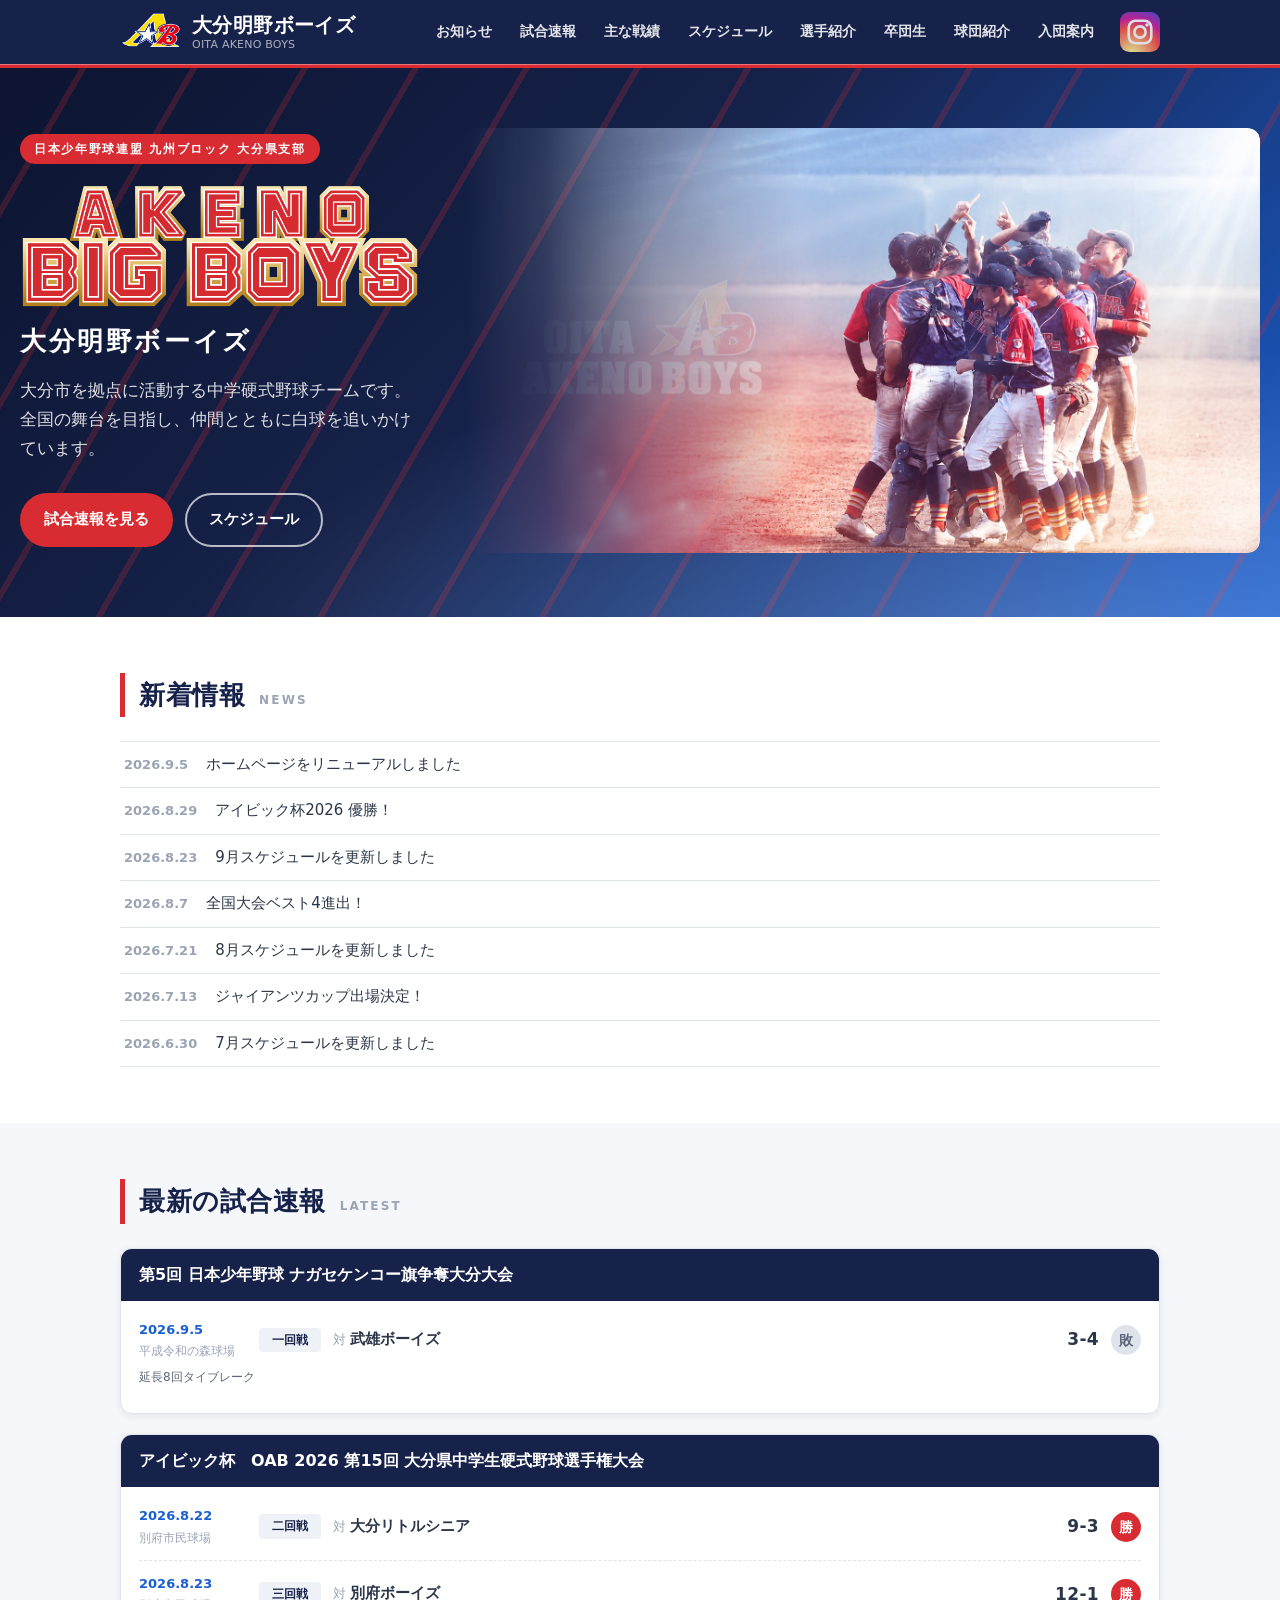
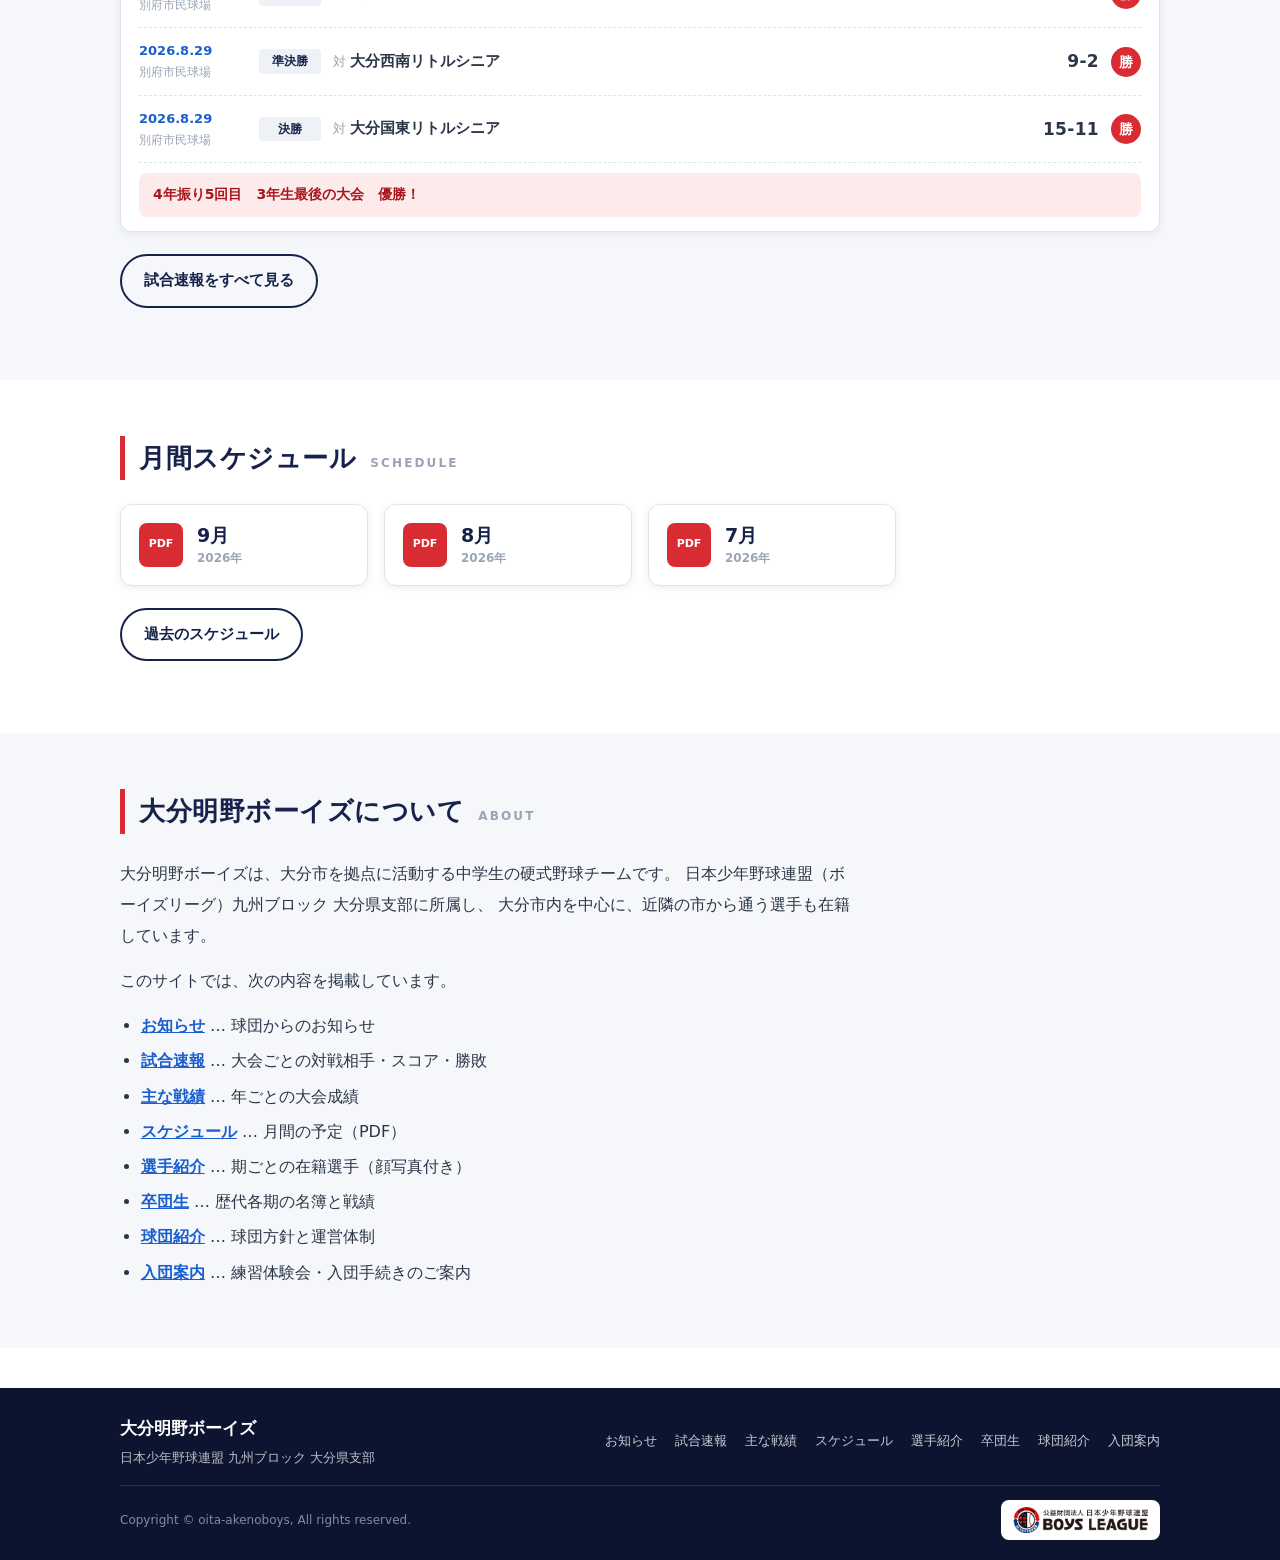
==== index.html @ d0b2c840 "2026.9.6" ====
<!DOCTYPE html>
<html lang="ja">
<head>
<meta charset="UTF-8">
<meta name="viewport" content="width=device-width, initial-scale=1">
<title>大分明野ボーイズ | 大分市の中学硬式野球チーム（ボーイズリーグ）</title>
<meta name="description" content="大分明野ボーイズの公式サイト。大分市を拠点に活動する中学硬式野球チーム（日本少年野球連盟 九州ブロック 大分県支部）です。試合速報・主な戦績・月間スケジュール・選手紹介を掲載しています。">
<meta name="keywords" content="大分明野ボーイズ,明野ボーイズ,明野ビッグ,大分,中学硬式野球,ボーイズリーグ">
<link rel="canonical" href="https://oita-akenoboys.github.io/">
<meta name="robots" content="index,follow,max-image-preview:large">
<meta name="theme-color" content="#16224a">
<meta property="og:type" content="website">
<meta property="og:site_name" content="大分明野ボーイズ">
<meta property="og:locale" content="ja_JP">
<meta property="og:title" content="大分明野ボーイズ | 大分市の中学硬式野球チーム">
<meta property="og:description" content="大分明野ボーイズの公式サイト。大分市を拠点に活動する中学硬式野球チーム（日本少年野球連盟 九州ブロック 大分県支部）です。試合速報・主な戦績・月間スケジュール・選手紹介を掲載しています。">
<meta property="og:url" content="https://oita-akenoboys.github.io/">
<meta property="og:image" content="https://oita-akenoboys.github.io/assets/og-image.jpg">
<meta property="og:image:width" content="1200">
<meta property="og:image:height" content="630">
<meta property="og:image:alt" content="大分明野ボーイズ">
<meta name="twitter:card" content="summary_large_image">
<link rel="icon" href="assets/favicon.svg" type="image/svg+xml">
<link rel="apple-touch-icon" href="assets/apple-touch-icon.png">
<link rel="stylesheet" href="assets/style.css">
<script type="application/ld+json">
{
  "@context": "https://schema.org",
  "@graph": [
    {
      "@type": "WebSite",
      "@id": "https://oita-akenoboys.github.io/#website",
      "url": "https://oita-akenoboys.github.io/",
      "name": "大分明野ボーイズ",
      "inLanguage": "ja",
      "publisher": {
        "@id": "https://oita-akenoboys.github.io/#team"
      }
    },
    {
      "@type": "SportsTeam",
      "@id": "https://oita-akenoboys.github.io/#team",
      "name": "大分明野ボーイズ",
      "alternateName": [
        "明野ボーイズ",
        "OITA AKENO BOYS",
        "AKENO BIG BOYS"
      ],
      "sport": "野球",
      "url": "https://oita-akenoboys.github.io/",
      "logo": "https://oita-akenoboys.github.io/assets/apple-touch-icon.png",
      "image": "https://oita-akenoboys.github.io/assets/og-image.jpg",
      "description": "大分市を拠点に活動する中学硬式野球チーム。日本少年野球連盟（ボーイズリーグ）九州ブロック 大分県支部所属。",
      "memberOf": {
        "@type": "SportsOrganization",
        "name": "日本少年野球連盟（ボーイズリーグ）九州ブロック 大分県支部"
      },
      "areaServed": {
        "@type": "AdministrativeArea",
        "name": "大分県大分市"
      },
      "address": {
        "@type": "PostalAddress",
        "addressCountry": "JP",
        "addressRegion": "大分県",
        "addressLocality": "大分市"
      }
    }
  ]
}
</script>
</head>
<body>

<header class="header">
  <div class="wrap header__inner">
    <a class="logo" href="index.html">
      <img class="logo__icon" src="assets/logo-mark.png" width="217" height="140" alt="">
      <span class="logo__text">
        <span class="logo__mark">大分明野ボーイズ</span>
        <span class="logo__sub">OITA AKENO BOYS</span>
      </span>
    </a>
    <div class="header__right">
      <nav class="nav" id="nav">
      <ul class="nav__list">
        <li><a class="nav__link" href="information.html">お知らせ</a></li>
        <li><a class="nav__link" href="live.html">試合速報</a></li>
        <li><a class="nav__link" href="results.html">主な戦績</a></li>
        <li><a class="nav__link" href="schedule.html">スケジュール</a></li>
        <li><a class="nav__link" href="players.html">選手紹介</a></li>
        <li><a class="nav__link" href="graduates.html">卒団生</a></li>
        <li><a class="nav__link" href="club.html">球団紹介</a></li>
        <li><a class="nav__link" href="join.html">入団案内</a></li>
      </ul>
      </nav>
      <a class="social" href="https://www.instagram.com/oita_akenoboys/" target="_blank" rel="noopener noreferrer" aria-label="Instagram（大分明野ボーイズ）">
        <img src="assets/instagram-icon.svg" width="40" height="40" alt="" loading="lazy">
      </a>
      <button class="nav__toggle" type="button" aria-expanded="false" aria-controls="nav" aria-label="メニューを開く">
        <span></span>
      </button>
    </div>
  </div>
</header>

<main>

  <section class="hero">
    <div class="wrap wrap--wide hero__inner">
      <div class="hero__content">
        <p class="hero__label">日本少年野球連盟 九州ブロック 大分県支部</p>
        <h1 class="hero__title">
          <img class="hero__logo" src="assets/logo.png" width="742" height="234" alt="大分明野ボーイズ">
        </h1>
        <p class="hero__name">大分明野ボーイズ</p>
        <p class="hero__lead">
          大分市を拠点に活動する中学硬式野球チームです。<br>
          全国の舞台を目指し、仲間とともに白球を追いかけています。
        </p>
        <div class="hero__actions">
          <a class="btn btn--primary" href="live.html">試合速報を見る</a>
          <a class="btn btn--ghost" href="schedule.html">スケジュール</a>
        </div>
      </div>
      <div class="hero__banner">
        <img src="assets/hero-banner.jpg" width="1717" height="916" alt="大分明野ボーイズ 選手たちの円陣" loading="eager">
      </div>
    </div>
  </section>

  <section class="section">
    <div class="wrap">
      <h2 class="headline">新着情報 <span class="headline__en">News</span></h2>
      <div id="js-news">
        <p class="loading">読み込み中…</p>
      </div>
    </div>
  </section>

  <section class="section section--gray">
    <div class="wrap">
      <h2 class="headline">最新の試合速報 <span class="headline__en">Latest</span></h2>
      <div id="js-live-latest">
        <p class="loading">読み込み中…</p>
      </div>
      <p style="margin-top:22px">
        <a class="btn btn--outline" href="live.html">試合速報をすべて見る</a>
      </p>
    </div>
  </section>

  <section class="section">
    <div class="wrap">
      <h2 class="headline">月間スケジュール <span class="headline__en">Schedule</span></h2>
      <div id="js-schedule-latest">
        <p class="loading">読み込み中…</p>
      </div>
      <p style="margin-top:22px">
        <a class="btn btn--outline" href="schedule.html">過去のスケジュール</a>
      </p>
    </div>
  </section>

  <section class="section section--gray">
    <div class="wrap">
      <h2 class="headline">大分明野ボーイズについて <span class="headline__en">About</span></h2>
      <div class="about">
        <p>
          大分明野ボーイズは、大分市を拠点に活動する中学生の硬式野球チームです。
          日本少年野球連盟（ボーイズリーグ）九州ブロック 大分県支部に所属し、
          大分市内を中心に、近隣の市から通う選手も在籍しています。
        </p>
        <p>このサイトでは、次の内容を掲載しています。</p>
        <ul>
          <li><a href="information.html">お知らせ</a> … 球団からのお知らせ</li>
          <li><a href="live.html">試合速報</a> … 大会ごとの対戦相手・スコア・勝敗</li>
          <li><a href="results.html">主な戦績</a> … 年ごとの大会成績</li>
          <li><a href="schedule.html">スケジュール</a> … 月間の予定（PDF）</li>
          <li><a href="players.html">選手紹介</a> … 期ごとの在籍選手（顔写真付き）</li>
          <li><a href="graduates.html">卒団生</a> … 歴代各期の名簿と戦績</li>
          <li><a href="club.html">球団紹介</a> … 球団方針と運営体制</li>
          <li><a href="join.html">入団案内</a> … 練習体験会・入団手続きのご案内</li>
        </ul>
      </div>
    </div>
  </section>

  <noscript>
    <div class="wrap" style="padding-bottom:40px">
      <p class="note">
        このサイトの試合速報・戦績・スケジュールの表示には JavaScript を使用しています。
        ブラウザの設定で JavaScript を有効にしてご覧ください。
      </p>
    </div>
  </noscript>

</main>

<footer class="footer">
  <div class="wrap footer__inner">
    <div class="footer__brand">
      <div>
        <p class="footer__name">大分明野ボーイズ</p>
        <p style="margin:0">日本少年野球連盟 九州ブロック 大分県支部</p>
      </div>
    </div>
    <ul class="footer__nav">
      <li><a href="information.html">お知らせ</a></li>
      <li><a href="live.html">試合速報</a></li>
      <li><a href="results.html">主な戦績</a></li>
      <li><a href="schedule.html">スケジュール</a></li>
      <li><a href="players.html">選手紹介</a></li>
      <li><a href="graduates.html">卒団生</a></li>
      <li><a href="club.html">球団紹介</a></li>
      <li><a href="join.html">入団案内</a></li>
    </ul>
    <div class="footer__bottom">
      <p class="footer__copy">Copyright &copy; oita-akenoboys, All rights reserved.</p>
      <a class="footer__badgelink" href="https://boys-oita.com/" target="_blank" rel="noopener noreferrer">
        <img class="footer__badge" src="assets/boyslogo.png" width="390" height="75" alt="ボーイズリーグ大分県支部のサイト（別タブで開きます）" loading="lazy">
      </a>
    </div>
  </div>
</footer>

<script src="assets/site.js"></script>
</body>
</html>
---- assets/style.css ----
@charset "UTF-8";

/* ===========================================================
   大分明野ボーイズ 共通スタイル
   色は :root の変数だけ書き換えれば全ページに反映されます
   =========================================================== */

/* チームユニフォーム由来の配色
   濃紺: キャップ・アンダーシャツ / ロイヤルブルー: ユニフォーム本体
   赤: 袖・胸ロゴ / ゴールド: キャップの「A」・ロゴの縁取り */
:root {
  --navy: #16224a;
  --navy-dark: #0c1430;
  --blue: #1a5fd0;
  --blue-light: #e9f1fd;
  --red: #d92b32;
  --red-dark: #a8161d;
  --red-light: #fdeaeb;
  --gold: #f5a623;
  --gold-light: #ffc457;
  --white: #ffffff;
  --gray-50: #f5f7fa;
  --gray-100: #eef1f6;
  --gray-200: #dfe4ec;
  --gray-400: #9aa4b5;
  --gray-600: #5d6779;
  --gray-800: #2b3648;

  --radius: 12px;
  --radius-sm: 8px;
  --shadow: 0 2px 8px rgba(22, 34, 74, 0.08);
  --shadow-lg: 0 8px 28px rgba(22, 34, 74, 0.14);
  --header-h: 64px;

  --font: "Hiragino Kaku Gothic ProN", "Hiragino Sans", "Noto Sans JP",
    "Yu Gothic Medium", "Yu Gothic", Meiryo, system-ui, sans-serif;
}

*,
*::before,
*::after {
  box-sizing: border-box;
}

html {
  scroll-behavior: smooth;
}

body {
  margin: 0;
  font-family: var(--font);
  font-size: 16px;
  line-height: 1.7;
  color: var(--gray-800);
  background: var(--white);
  -webkit-text-size-adjust: 100%;
}

img {
  max-width: 100%;
  height: auto;
}

a {
  color: var(--blue);
}

/* ---------- レイアウト ---------- */

.wrap {
  width: 100%;
  max-width: 1080px;
  margin-inline: auto;
  padding-inline: 20px;
}

.wrap--wide {
  max-width: 1280px;
}

.section {
  padding-block: 56px;
}

.section--gray {
  background: var(--gray-50);
}

/* ---------- ヘッダー ---------- */

.header {
  position: sticky;
  top: 0;
  z-index: 100;
  background: var(--navy);
  color: var(--white);
  /* ユニフォームの白パイピング + 赤袖を模した下端のライン */
  box-shadow: 0 1px 0 rgba(255, 255, 255, 0.35), 0 4px 0 var(--red);
}

.header__inner {
  display: flex;
  align-items: center;
  justify-content: space-between;
  gap: 16px;
  height: var(--header-h);
}

.logo {
  display: flex;
  align-items: center;
  gap: 10px;
  text-decoration: none;
  color: var(--white);
  white-space: nowrap;
}

.logo__icon {
  display: block;
  flex: 0 0 auto;
  height: 40px;
  width: auto;
}

.logo__text {
  display: flex;
  flex-direction: column;
  justify-content: center;
  line-height: 1.3;
}

.logo__mark {
  font-size: 20px;
  font-weight: 800;
  letter-spacing: 0.02em;
  color: var(--white);
}

.logo__sub {
  font-size: 11px;
  color: rgba(255, 255, 255, 0.65);
  font-weight: 400;
  letter-spacing: 0.02em;
}

.header__right {
  display: flex;
  align-items: center;
  gap: 14px;
}

/* SNS アイコンリンク（ヘッダー・フッター共通） */
.social {
  display: inline-flex;
  align-items: center;
  justify-content: center;
  flex: 0 0 auto;
  opacity: 0.85;
  transition: opacity 0.15s, transform 0.15s;
}

.social:hover {
  opacity: 1;
  transform: translateY(-1px);
}

.social img {
  display: block;
  width: 20px;
  height: 20px;
}

/* ヘッダではロゴマーク・ナビと同じ高さに揃える */
.header .social img {
  width: 40px;
  height: 40px;
}

/* スマートフォンではロゴとメニューボタンに挟まれて窮屈になるため小さくする */
@media (max-width: 600px) {
  .header .social img {
    width: 30px;
    height: 30px;
  }
}

/* ---------- ナビゲーション ---------- */

.nav__list {
  display: flex;
  align-items: center;
  gap: 4px;
  margin: 0;
  padding: 0;
  list-style: none;
}

.nav__link {
  display: block;
  padding: 8px 12px;
  font-size: 14px;
  font-weight: 600;
  color: rgba(255, 255, 255, 0.88);
  text-decoration: none;
  border-radius: var(--radius-sm);
  transition: background-color 0.15s, color 0.15s;
}

.nav__link:hover {
  background: rgba(255, 255, 255, 0.12);
  color: var(--white);
}

.nav__link[aria-current="page"] {
  color: var(--white);
  background: var(--red);
}

.nav__toggle {
  display: none;
  width: 44px;
  height: 44px;
  padding: 0;
  border: 0;
  background: transparent;
  color: var(--white);
  cursor: pointer;
}

.nav__toggle span,
.nav__toggle span::before,
.nav__toggle span::after {
  display: block;
  width: 22px;
  height: 2px;
  background: currentColor;
  border-radius: 2px;
  transition: transform 0.2s, opacity 0.2s;
}

.nav__toggle span {
  margin-inline: auto;
  position: relative;
}

.nav__toggle span::before,
.nav__toggle span::after {
  content: "";
  position: absolute;
  left: 0;
}

.nav__toggle span::before {
  top: -7px;
}

.nav__toggle span::after {
  top: 7px;
}

.nav__toggle[aria-expanded="true"] span {
  background: transparent;
}

.nav__toggle[aria-expanded="true"] span::before {
  transform: translateY(7px) rotate(45deg);
}

.nav__toggle[aria-expanded="true"] span::after {
  transform: translateY(-7px) rotate(-45deg);
}

/* 項目が 8 つになり、横並びでは 1080px 未満で 2 段に折り返すため、
   ここから下はハンバーガーメニューに切り替える */
@media (max-width: 1080px) {
  .nav__toggle {
    display: block;
  }

  .nav {
    position: fixed;
    inset: var(--header-h) 0 auto 0;
    background: var(--navy-dark);
    max-height: calc(100vh - var(--header-h));
    overflow-y: auto;
    transform: translateY(-8px);
    opacity: 0;
    visibility: hidden;
    transition: opacity 0.18s, transform 0.18s, visibility 0.18s;
  }

  .nav[data-open="true"] {
    transform: translateY(0);
    opacity: 1;
    visibility: visible;
  }

  .nav__list {
    flex-direction: column;
    align-items: stretch;
    gap: 0;
    padding: 8px 20px 20px;
  }

  .nav__link {
    padding: 14px 12px;
    font-size: 15px;
    border-radius: 0;
    border-bottom: 1px solid rgba(255, 255, 255, 0.1);
  }

  .nav__link[aria-current="page"] {
    background: transparent;
    color: var(--gold-light);
  }
}

/* ---------- ヒーロー（トップページ） ---------- */

.hero {
  position: relative;
  overflow: hidden;
  background: linear-gradient(135deg, var(--navy-dark) 0%, var(--navy) 45%, var(--blue) 100%);
  color: var(--white);
}

.hero::before,
.hero::after {
  content: "";
  position: absolute;
  inset: 0;
  pointer-events: none;
}

/* 斜めの赤いストライプ */
.hero::before {
  background: repeating-linear-gradient(
    -60deg,
    rgba(217, 43, 50, 0) 0 60px,
    rgba(217, 43, 50, 0.55) 60px 66px,
    rgba(217, 43, 50, 0) 66px 96px
  );
  opacity: 0.4;
}

/* 右下の光 */
.hero::after {
  background: radial-gradient(
    120% 100% at 85% 110%,
    rgba(255, 255, 255, 0.22) 0%,
    rgba(255, 255, 255, 0) 60%
  );
}

.hero__inner {
  position: relative;
  z-index: 1;
  display: flex;
  align-items: center;
  gap: 44px;
  padding-block: 64px;
}

.hero__content {
  flex: 0 1 400px;
  min-width: 0;
}

.hero__banner {
  flex: 1 1 460px;
  min-width: 0;
}

.hero__banner img {
  display: block;
  width: 100%;
  height: auto;
  border-radius: var(--radius);
  box-shadow: var(--shadow-lg);
  /* 左端を透明に落として、隣接する見出し側の背景に溶け込ませる */
  -webkit-mask-image: linear-gradient(
    to right,
    transparent 0%,
    rgba(0, 0, 0, 0.15) 10%,
    rgba(0, 0, 0, 0.65) 24%,
    #000 42%
  );
  mask-image: linear-gradient(
    to right,
    transparent 0%,
    rgba(0, 0, 0, 0.15) 10%,
    rgba(0, 0, 0, 0.65) 24%,
    #000 42%
  );
}

@media (max-width: 860px) {
  .hero__inner {
    flex-direction: column;
    align-items: stretch;
    gap: 28px;
    /* バナーを下端まで見せるため、下側の余白は持たせない */
    padding-block: 44px 0;
  }

  .hero__content {
    flex: 1 1 auto;
    order: 1;
  }

  /* 画面の横幅いっぱいに表示する（.wrap の左右パディングを打ち消す） */
  .hero__banner {
    flex: 1 1 auto;
    order: 2;
    width: auto;
    margin-inline: -20px;
  }

  /* 縦積みになると左右の隣接がなくなるため、溶け込ませる処理は解除する。
     左端の余白だけを切り落とし、ロゴと選手の両方が入る位置で拡大する */
  .hero__banner img {
    width: 100%;
    aspect-ratio: 16 / 10;
    object-fit: cover;
    object-position: 40% center;
    border-radius: 0;
    box-shadow: none;
    -webkit-mask-image: none;
    mask-image: none;
  }
}

.hero__label {
  display: inline-block;
  margin: 0 0 18px;
  padding: 5px 14px;
  font-size: 12px;
  font-weight: 700;
  letter-spacing: 0.14em;
  background: var(--red);
  border-radius: 999px;
}

.hero__title {
  margin: 0;
  line-height: 0;
}

/* ユニフォームの胸ロゴ（AKENO BIG BOYS） */
.hero__logo {
  display: block;
  width: 100%;
  max-width: 480px;
  height: auto;
}

.hero__name {
  margin: 16px 0 0;
  font-size: clamp(19px, 3.6vw, 26px);
  font-weight: 800;
  letter-spacing: 0.1em;
  line-height: 1.3;
}

.hero__lead {
  margin: 18px 0 0;
  font-size: clamp(14px, 2.6vw, 17px);
  color: rgba(255, 255, 255, 0.86);
  max-width: 34em;
}

.hero__actions {
  display: flex;
  flex-wrap: wrap;
  gap: 12px;
  margin-top: 30px;
}

/* ---------- ボタン ---------- */

.btn {
  display: inline-flex;
  align-items: center;
  gap: 8px;
  padding: 12px 22px;
  font-size: 15px;
  font-weight: 700;
  text-decoration: none;
  border-radius: 999px;
  border: 2px solid transparent;
  transition: background-color 0.15s, color 0.15s, border-color 0.15s, transform 0.1s;
}

.btn:active {
  transform: translateY(1px);
}

.btn--primary {
  background: var(--red);
  color: var(--white);
}

.btn--primary:hover {
  background: var(--red-dark);
}

.btn--ghost {
  border-color: rgba(255, 255, 255, 0.7);
  color: var(--white);
}

.btn--ghost:hover {
  background: rgba(255, 255, 255, 0.14);
}

.btn--outline {
  border-color: var(--navy);
  color: var(--navy);
}

.btn--outline:hover {
  background: var(--navy);
  color: var(--white);
}

/* ---------- ページヘッダー（下層） ---------- */

.pagehead {
  background: linear-gradient(120deg, var(--navy-dark), var(--navy) 60%, var(--blue));
  color: var(--white);
  position: relative;
  overflow: hidden;
}

.pagehead::before {
  content: "";
  position: absolute;
  inset: 0;
  background: repeating-linear-gradient(
    -60deg,
    rgba(217, 43, 50, 0) 0 60px,
    rgba(217, 43, 50, 0.5) 60px 64px,
    rgba(217, 43, 50, 0) 64px 92px
  );
  opacity: 0.35;
}

.pagehead__inner {
  position: relative;
  z-index: 1;
  padding-block: 40px 34px;
}

.pagehead__title {
  margin: 0;
  font-size: clamp(26px, 5.5vw, 38px);
  font-weight: 800;
  letter-spacing: 0.02em;
}

.pagehead__en {
  display: block;
  margin-bottom: 4px;
  font-size: 12px;
  font-weight: 700;
  letter-spacing: 0.2em;
  color: var(--gold-light);
  text-transform: uppercase;
}

.pagehead__lead {
  margin: 14px 0 0;
  max-width: 44em;
  font-size: clamp(13px, 2.4vw, 15px);
  line-height: 1.9;
  color: rgba(255, 255, 255, 0.85);
}

/* ---------- パンくずリスト ---------- */

.crumb {
  margin: 0 0 12px;
  font-size: 12px;
  color: rgba(255, 255, 255, 0.72);
}

.crumb a {
  color: inherit;
  text-decoration: none;
}

.crumb a:hover {
  color: var(--white);
  text-decoration: underline;
}

.crumb__sep {
  margin: 0 8px;
}

.crumb__now {
  color: var(--white);
  font-weight: 700;
}

/* ---------- セクション見出し ---------- */

.headline {
  display: flex;
  align-items: baseline;
  gap: 14px;
  margin: 0 0 24px;
  padding-left: 14px;
  border-left: 5px solid var(--red);
  font-size: clamp(20px, 4vw, 26px);
  font-weight: 800;
  letter-spacing: 0.02em;
  color: var(--navy);
}

.headline__en {
  font-size: 12px;
  font-weight: 700;
  letter-spacing: 0.18em;
  color: var(--gray-400);
  text-transform: uppercase;
}

/* ---------- 新着情報 ---------- */

.news {
  margin: 0;
  padding: 0;
  border-top: 1px solid var(--gray-200);
}

.news__item {
  display: flex;
  flex-wrap: wrap;
  align-items: baseline;
  gap: 4px 18px;
  padding: 10px 4px;
  border-bottom: 1px solid var(--gray-200);
}

.news__date {
  flex: 0 0 auto;
  font-size: 13px;
  font-weight: 700;
  color: var(--gray-400);
  font-variant-numeric: tabular-nums;
}

/* p の既定マージンが行の高さを押し広げるので落とす。
   基準幅を詰めているのは、狭い画面でも日付と本文を同じ行に収めるため。 */
.news__text {
  flex: 1 1 170px;
  margin: 0;
  font-size: 15px;
  font-weight: 500;
}

/* リンク先を書いた行だけ本文がリンクになる */
.news__link {
  color: var(--blue);
  text-decoration: none;
}

.news__link:hover {
  text-decoration: underline;
}

/* ---------- 入団案内 ---------- */

/* 準備中（join.txt の「# 公開」が ON 以外のとき） */
.prep {
  background: var(--gray-50);
  border: 1px solid var(--gray-200);
  border-radius: var(--radius);
  padding: 48px 24px;
  text-align: center;
}

.prep__title {
  margin: 0 0 8px;
  font-size: 20px;
  font-weight: 700;
  color: var(--navy);
}

.prep__text {
  margin: 0;
  font-size: 14px;
  color: var(--gray-600);
}

.joinsec {
  background: var(--white);
  border: 1px solid var(--gray-200);
  border-radius: var(--radius);
  box-shadow: var(--shadow);
  overflow: hidden;
  margin-bottom: 20px;
}

.joinsec__title {
  margin: 0;
  padding: 14px 18px;
  background: var(--navy);
  color: var(--white);
  font-size: 16px;
  font-weight: 700;
}

.joinsec__body {
  padding: 18px;
}

.joinsec__p {
  margin: 0 0 10px;
  font-size: 15px;
  line-height: 1.9;
}

.joinsec__p:last-child {
  margin-bottom: 0;
}

.joinsec__note {
  margin: 14px 0 0;
  padding: 10px 14px;
  background: var(--red-light);
  border-left: 3px solid var(--red);
  border-radius: var(--radius-sm);
  font-size: 14px;
  font-weight: 600;
  color: var(--red-dark);
}

/* 練習体験会の日程 */
.trial {
  margin: 0;
  padding: 0;
  list-style: none;
}

.trial__row {
  display: flex;
  flex-wrap: wrap;
  align-items: baseline;
  gap: 4px 14px;
  padding: 12px 4px;
  border-bottom: 1px solid var(--gray-200);
}

.trial__row:first-child {
  border-top: 1px solid var(--gray-200);
}

.trial__date {
  flex: 0 0 auto;
  font-size: 15px;
  font-weight: 700;
  color: var(--navy);
  font-variant-numeric: tabular-nums;
}

.trial__time {
  flex: 0 0 auto;
  font-size: 14px;
  font-weight: 600;
  color: var(--gray-800);
}

.trial__place {
  flex: 1 1 160px;
  font-size: 14px;
  color: var(--gray-600);
}

.trial__note {
  flex: 0 0 auto;
  padding: 2px 8px;
  background: var(--gray-100);
  border-radius: 999px;
  font-size: 12px;
  font-weight: 600;
  color: var(--gray-600);
}

/* 問い合わせ先 */
.contact {
  margin: 0;
}

.contact__row {
  display: flex;
  flex-wrap: wrap;
  align-items: baseline;
  gap: 4px 14px;
  padding: 12px 4px;
  border-bottom: 1px solid var(--gray-200);
}

.contact__row:first-child {
  border-top: 1px solid var(--gray-200);
}

.contact__label {
  flex: 0 0 96px;
  font-size: 13px;
  font-weight: 700;
  color: var(--gray-600);
}

.contact__value {
  flex: 1 1 180px;
  margin: 0;
  font-size: 16px;
  font-weight: 600;
  color: var(--gray-800);
}

.contact__link {
  color: var(--blue);
  text-decoration: none;
}

.contact__link:hover {
  text-decoration: underline;
}

/* 申込書 PDF */
.joindoc {
  display: inline-flex;
  align-items: center;
  gap: 10px;
  padding: 12px 18px;
  background: var(--navy);
  border-radius: var(--radius-sm);
  color: var(--white);
  font-size: 15px;
  font-weight: 700;
  text-decoration: none;
  transition: background-color 0.15s;
}

.joindoc + .joindoc {
  margin-top: 10px;
}

.joindoc:hover {
  background: var(--navy-dark);
}

.joindoc__ext {
  padding: 2px 8px;
  background: var(--red);
  border-radius: 4px;
  font-size: 11px;
  letter-spacing: 0.06em;
}

@media (max-width: 600px) {
  .contact__label {
    flex: 0 0 100%;
  }

  .joindoc {
    display: flex;
    justify-content: center;
  }
}

/* ---------- 試合速報 ---------- */

.match {
  background: var(--white);
  border: 1px solid var(--gray-200);
  border-radius: var(--radius);
  box-shadow: var(--shadow);
  overflow: hidden;
  margin-bottom: 20px;
}

.match__title {
  margin: 0;
  padding: 14px 18px;
  font-size: 16px;
  font-weight: 700;
  line-height: 1.5;
  color: var(--white);
  background: var(--navy);
}

.match__body {
  padding: 6px 18px 14px;
}

.match__row {
  display: flex;
  flex-wrap: wrap;
  align-items: center;
  gap: 6px 12px;
  padding: 12px 0;
  border-bottom: 1px dashed var(--gray-200);
}

.match__row:last-child {
  border-bottom: 0;
}

.match__meta {
  flex: 0 0 auto;
  display: flex;
  flex-direction: column;
  min-width: 108px;
}

.match__date {
  font-size: 13px;
  font-weight: 700;
  color: var(--blue);
  font-variant-numeric: tabular-nums;
}

.match__place {
  font-size: 12px;
  color: var(--gray-400);
}

.match__round {
  flex: 0 0 auto;
  min-width: 62px;
  padding: 2px 8px;
  font-size: 12px;
  font-weight: 700;
  color: var(--navy);
  background: var(--gray-100);
  border-radius: 4px;
  text-align: center;
}

.match__vs {
  flex: 1 1 140px;
  font-size: 15px;
  font-weight: 600;
}

.match__vs::before {
  content: "対 ";
  color: var(--gray-400);
  font-weight: 400;
  font-size: 13px;
}

.match__score {
  flex: 0 0 auto;
  font-size: 17px;
  font-weight: 800;
  letter-spacing: 0.02em;
  font-variant-numeric: tabular-nums;
}

.match__note {
  flex: 1 1 100%;
  font-size: 12px;
  color: var(--gray-600);
}

.match__comment {
  margin: 10px 0 0;
  padding: 10px 14px;
  font-size: 14px;
  font-weight: 700;
  color: var(--red-dark);
  background: var(--red-light);
  border-radius: var(--radius-sm);
}

/* 勝敗バッジ */
.badge {
  flex: 0 0 auto;
  display: inline-grid;
  place-items: center;
  width: 30px;
  height: 30px;
  font-size: 14px;
  font-weight: 800;
  border-radius: 50%;
  line-height: 1;
}

.badge--win {
  background: var(--red);
  color: var(--white);
}

.badge--lose {
  background: var(--gray-200);
  color: var(--gray-600);
}

.badge--tbd {
  border: 2px dashed var(--gray-400);
  color: var(--gray-400);
  font-size: 10px;
  letter-spacing: -0.02em;
}

/* ---------- 主な戦績 ---------- */

.record {
  margin-bottom: 30px;
}

.record__year {
  display: inline-block;
  margin: 0 0 12px;
  padding: 4px 16px;
  font-size: 17px;
  font-weight: 800;
  color: var(--white);
  background: var(--navy);
  border-radius: 999px;
  font-variant-numeric: tabular-nums;
}

/* 見出しの年に添える「18期生」 */
.record__term {
  margin-left: 10px;
  padding-left: 10px;
  border-left: 1px solid rgba(255, 255, 255, 0.35);
  font-size: 13px;
  font-weight: 600;
  color: rgba(255, 255, 255, 0.78);
}

.record__list {
  margin: 0;
  padding: 0;
  list-style: none;
  display: grid;
  gap: 8px;
}

.record__item {
  display: flex;
  flex-wrap: wrap;
  align-items: center;
  gap: 6px 12px;
  padding: 12px 16px;
  background: var(--white);
  border: 1px solid var(--gray-200);
  border-left: 4px solid var(--gray-200);
  border-radius: var(--radius-sm);
  font-size: 15px;
}

.record__item--gold {
  border-left-color: var(--red);
}

.record__item--silver {
  border-left-color: var(--blue);
}

/* 大会の区分（県大会・九州大会・全国大会） */
.record__cat {
  flex: 0 0 auto;
  min-width: 76px;
  padding: 3px 8px;
  font-size: 12px;
  font-weight: 700;
  text-align: center;
  color: var(--gray-600);
  background: var(--white);
  border: 1px solid var(--gray-200);
  border-radius: var(--radius-sm);
}

.record__cat--kyushu {
  color: var(--blue);
  border-color: var(--blue);
}

.record__cat--japan {
  color: var(--white);
  background: var(--navy);
  border-color: var(--navy);
}

.record__name {
  flex: 1 1 240px;
  font-weight: 500;
}

.record__result {
  flex: 0 0 auto;
  padding: 3px 12px;
  font-size: 13px;
  font-weight: 800;
  border-radius: 999px;
  background: var(--gray-100);
  color: var(--gray-600);
}

.record__item--gold .record__result {
  background: var(--red);
  color: var(--white);
}

.record__item--silver .record__result {
  background: var(--blue-light);
  color: var(--blue);
}

/* 卒団生・選手紹介での戦績。件数を減らさずに行だけを詰める */
.record__list--compact {
  gap: 3px;
}

.record__list--compact .record__item {
  gap: 4px 10px;
  padding: 5px 10px;
  border-left-width: 3px;
  border-radius: 4px;
  font-size: 13px;
}

.record__list--compact .record__cat {
  min-width: 58px;
  padding: 1px 6px;
  font-size: 11px;
}

.record__list--compact .record__name {
  flex: 1 1 200px;
  line-height: 1.5;
}

.record__list--compact .record__result {
  padding: 1px 9px;
  font-size: 12px;
}

/* 狭い画面では大会名が 2 行に折り返すので、その分さらに詰める */
@media (max-width: 600px) {
  .record__list--compact .record__item {
    gap: 3px 8px;
    padding: 4px 8px;
    font-size: 12px;
  }

  .record__list--compact .record__cat {
    min-width: 52px;
    font-size: 10px;
  }

  .record__list--compact .record__result {
    font-size: 11px;
  }
}

/* ---------- スケジュール ---------- */

.schedule {
  display: grid;
  grid-template-columns: repeat(auto-fill, minmax(210px, 1fr));
  gap: 16px;
  margin: 0;
  padding: 0;
  list-style: none;
}

.schedule__card {
  display: flex;
  align-items: center;
  gap: 14px;
  padding: 18px;
  text-decoration: none;
  color: inherit;
  background: var(--white);
  border: 1px solid var(--gray-200);
  border-radius: var(--radius);
  box-shadow: var(--shadow);
  transition: transform 0.15s, box-shadow 0.15s, border-color 0.15s;
}

.schedule__card:hover {
  transform: translateY(-2px);
  box-shadow: var(--shadow-lg);
  border-color: var(--blue);
}

.schedule__icon {
  flex: 0 0 auto;
  display: grid;
  place-items: center;
  width: 44px;
  height: 44px;
  font-size: 11px;
  font-weight: 800;
  color: var(--white);
  background: var(--red);
  border-radius: var(--radius-sm);
}

.schedule__month {
  font-size: 19px;
  font-weight: 800;
  color: var(--navy);
  line-height: 1.3;
  font-variant-numeric: tabular-nums;
}

.schedule__year {
  display: block;
  font-size: 12px;
  font-weight: 600;
  color: var(--gray-400);
}

/* ---------- 名簿テーブル ---------- */

.roster {
  overflow-x: auto;
  border: 1px solid var(--gray-200);
  border-radius: var(--radius);
  background: var(--white);
}

.roster table {
  width: 100%;
  border-collapse: collapse;
  font-size: 14px;
  min-width: 420px;
}

.roster th,
.roster td {
  padding: 10px 14px;
  text-align: left;
  border-bottom: 1px solid var(--gray-100);
  white-space: nowrap;
}

.roster th {
  font-size: 12px;
  font-weight: 700;
  letter-spacing: 0.04em;
  color: var(--white);
  background: var(--navy);
}

.roster tbody tr:last-child td {
  border-bottom: 0;
}

.roster tbody tr:nth-child(even) {
  background: var(--gray-50);
}

.roster td:first-child {
  font-weight: 700;
  color: var(--navy);
}

/* ---------- 期のアコーディオン ---------- */

.term {
  margin-bottom: 12px;
  background: var(--white);
  border: 1px solid var(--gray-200);
  border-radius: var(--radius);
  box-shadow: var(--shadow);
  overflow: hidden;
}

.term__head {
  display: flex;
  align-items: center;
  gap: 14px;
  width: 100%;
  padding: 20px 18px;
  font: inherit;
  text-align: left;
  color: var(--navy);
  background: var(--white);
  border: 0;
  cursor: pointer;
}

.term__head:hover {
  background: var(--gray-50);
}

.term__no {
  flex: 0 0 auto;
  display: grid;
  place-items: center;
  min-width: 60px;
  padding: 5px 12px;
  font-size: 15px;
  font-weight: 800;
  color: var(--white);
  background: var(--navy);
  border-radius: 999px;
}

.term__label {
  flex: 1 1 auto;
  /* 狭い画面では「21期生 2026年卒団」が折り返すので、そこだけ小さくする */
  font-size: clamp(16px, 3.6vw, 18px);
  font-weight: 700;
}

.term__year {
  font-size: 14px;
  font-weight: 600;
  color: var(--gray-400);
  margin-left: 8px;
}

.term__count {
  flex: 0 0 auto;
  font-size: 13px;
  color: var(--gray-400);
}

.term__arrow {
  flex: 0 0 auto;
  width: 12px;
  height: 12px;
  border-right: 2px solid var(--gray-600);
  border-bottom: 2px solid var(--gray-600);
  transform: rotate(45deg) translate(-2px, -2px);
  transition: transform 0.2s;
}

.term__head[aria-expanded="true"] .term__arrow {
  transform: rotate(-135deg) translate(-2px, -2px);
}

/* 詳細ページへのリンクになっている見出し */
.term__head--link {
  text-decoration: none;
}

.term__head--link .term__arrow {
  transform: rotate(-45deg);
}

/* 戦績が長いとリンクの行が埋もれるので、区切り線で見出しとして切り離す */
.term__body {
  padding: 14px 18px 18px;
  border-top: 1px solid var(--gray-100);
}

.term__body[hidden] {
  display: none;
}

/* 期のカードの中に戦績を並べるときは、外側の白と重ならないよう背景を落とす */
.term__body .record__item {
  background: var(--gray-50);
}

/* ---------- 選手カード（期の詳細ページ） ---------- */

.pcards {
  display: grid;
  grid-template-columns: repeat(auto-fill, minmax(145px, 1fr));
  gap: 16px;
  margin: 0;
  padding: 0;
  list-style: none;
}

.pcard {
  background: var(--white);
  border: 1px solid var(--gray-200);
  border-radius: var(--radius);
  box-shadow: var(--shadow);
  overflow: hidden;
}

.pcard__photo {
  position: relative;
  aspect-ratio: 3 / 2;
  background: var(--gray-100);
}

.pcard__photo img {
  display: block;
  width: 100%;
  height: 100%;
  object-fit: cover;
}

.pcard__noimage {
  position: absolute;
  inset: 0;
  display: grid;
  place-items: center;
  font-size: 11px;
  font-weight: 700;
  letter-spacing: 0.12em;
  color: var(--gray-400);
}

.pcard__body {
  padding: 11px 13px 13px;
}

.pcard__name {
  display: flex;
  align-items: center;
  gap: 7px;
  margin: 0 0 7px;
  font-size: 15px;
  font-weight: 800;
  color: var(--navy);
}

.pcard__no {
  flex: 0 0 auto;
  display: grid;
  place-items: center;
  min-width: 25px;
  height: 25px;
  padding: 0 6px;
  font-size: 13px;
  font-weight: 800;
  color: var(--white);
  background: var(--red);
  border-radius: 999px;
}

.pcard__meta {
  display: grid;
  grid-template-columns: auto 1fr;
  gap: 3px 10px;
  margin: 0;
  font-size: 12px;
}

.pcard__meta dt {
  font-weight: 600;
  white-space: nowrap;
  color: var(--gray-400);
}

.pcard__meta dd {
  margin: 0;
  color: var(--gray-800);
}

.backlink {
  margin: 30px 0 0;
  font-size: 14px;
  font-weight: 700;
}

.backlink a {
  color: var(--navy);
  text-decoration: none;
}

.backlink a::before {
  content: "← ";
}

.backlink a:hover {
  text-decoration: underline;
}

@media (min-width: 561px) {
  .pcards {
    grid-template-columns: repeat(auto-fill, minmax(210px, 1fr));
    gap: 18px;
  }

  .pcard__name {
    font-size: 16px;
  }

  .pcard__meta {
    font-size: 13px;
  }
}

/* ---------- 名簿（球団・保護者会） ---------- */

.staff {
  background: var(--white);
  border: 1px solid var(--gray-200);
  border-radius: var(--radius);
  box-shadow: var(--shadow);
  overflow: hidden;
  margin-bottom: 26px;
}

.staff__title {
  margin: 0;
  padding: 13px 18px;
  font-size: 15px;
  font-weight: 700;
  color: var(--white);
  background: var(--navy);
}

.staff__list {
  margin: 0;
  padding: 0;
}

.staff__row {
  display: flex;
  flex-wrap: wrap;
  align-items: baseline;
  gap: 4px 20px;
  padding: 13px 18px;
  border-bottom: 1px solid var(--gray-100);
}

.staff__row:last-child {
  border-bottom: 0;
}

.staff__role {
  flex: 0 0 auto;
  width: 210px;
  font-size: 13px;
  font-weight: 700;
  color: var(--gray-600);
}

.staff__name {
  flex: 1 1 auto;
  font-size: 16px;
  font-weight: 700;
  color: var(--navy);
}

@media (max-width: 560px) {
  .staff__role {
    width: 100%;
  }
}

/* ---------- 補助 ---------- */

.note {
  padding: 20px;
  font-size: 14px;
  color: var(--gray-600);
  background: var(--gray-50);
  border: 1px dashed var(--gray-200);
  border-radius: var(--radius);
  text-align: center;
}

.loading {
  padding: 30px;
  text-align: center;
  color: var(--gray-400);
  font-size: 14px;
}

.empty {
  padding: 16px 0;
  color: var(--gray-400);
  font-size: 14px;
}

.stack > * + * {
  margin-top: 10px;
}

/* ---------- フッター ---------- */

.footer {
  margin-top: 40px;
  padding-block: 26px 20px;
  background: var(--navy-dark);
  color: rgba(255, 255, 255, 0.72);
  font-size: 13px;
}

/* チーム名は 2 行、ナビは 1 行と高さが違うので、上端ではなく中央で揃える */
.footer__inner {
  display: flex;
  flex-wrap: wrap;
  align-items: center;
  justify-content: space-between;
  gap: 16px 28px;
}

.footer__brand {
  display: flex;
  align-items: center;
  gap: 14px;
}

.footer__name {
  font-size: 17px;
  font-weight: 800;
  color: var(--white);
  margin: 0 0 4px;
}

.footer__nav {
  display: flex;
  flex-wrap: wrap;
  gap: 6px 18px;
  margin: 0;
  padding: 0;
  list-style: none;
}

.footer__nav a {
  color: rgba(255, 255, 255, 0.78);
  text-decoration: none;
  font-size: 13px;
}

.footer__nav a:hover {
  color: var(--white);
  text-decoration: underline;
}

.footer__bottom {
  display: flex;
  align-items: center;
  justify-content: space-between;
  flex-wrap: wrap;
  gap: 14px;
  width: 100%;
  margin: 0;
  padding-top: 14px;
  border-top: 1px solid rgba(255, 255, 255, 0.12);
}

.footer__copy {
  margin: 0;
  font-size: 12px;
  color: rgba(255, 255, 255, 0.5);
}

/* ロゴは濃色背景向けの版が無く文字が沈むため、白い下地を敷いて判読性を確保する */
.footer__badge {
  display: block;
  flex: 0 0 auto;
  height: 26px;
  width: auto;
  padding: 7px 12px;
  border-radius: 8px;
  background: var(--white);
  box-sizing: content-box;
}

.footer__badgelink {
  display: block;
  flex: 0 0 auto;
  border-radius: 8px;
  transition: opacity 0.15s;
}

.footer__badgelink:hover {
  opacity: 0.82;
}

/* ---------- お知らせ ---------- */

.info {
  background: var(--white);
  border: 1px solid var(--gray-200);
  border-radius: var(--radius);
  box-shadow: var(--shadow);
  overflow: hidden;
  margin-bottom: 22px;
}

.info:last-child {
  margin-bottom: 0;
}

.info__title {
  margin: 0;
  padding: 14px 18px;
  background: var(--navy);
  color: var(--white);
  font-size: 17px;
  font-weight: 700;
  line-height: 1.6;
}

.info__body {
  padding: 20px 18px;
}

.info__p {
  margin: 0 0 12px;
  font-size: 15px;
  line-height: 1.95;
}

.info__p:last-child {
  margin-bottom: 0;
}

.info__figure {
  margin: 18px 0 0;
  text-align: center;
}

.info__figure:first-child {
  margin-top: 0;
}

.info__img {
  display: block;
  width: 100%;
  max-width: 720px;
  height: auto;
  margin-inline: auto;
  border: 1px solid var(--gray-200);
  border-radius: var(--radius-sm);
}

.info__cap {
  margin-top: 10px;
  font-size: 13px;
  color: var(--gray-600);
}

.info__note {
  margin: 16px 0 0;
  padding: 10px 14px;
  background: var(--red-light);
  border-left: 3px solid var(--red);
  border-radius: var(--radius-sm);
  font-size: 14px;
  font-weight: 600;
  color: var(--red-dark);
}

@media (max-width: 600px) {
  .info__title {
    font-size: 16px;
  }

  .info__body {
    padding: 16px 14px;
  }
}

/* ---------- 球団方針 ---------- */

.policy {
  background: var(--white);
  border: 1px solid var(--gray-200);
  border-radius: var(--radius);
  box-shadow: var(--shadow);
  padding: 28px 24px;
}

.slogan {
  margin: 0 0 26px;
  padding-bottom: 22px;
  border-bottom: 1px solid var(--gray-200);
  text-align: center;
}

.slogan__img {
  display: block;
  width: 100%;
  max-width: 620px;
  height: auto;
  margin-inline: auto;
}

.slogan__cap {
  margin-top: 14px;
  font-size: 13px;
  font-weight: 700;
  letter-spacing: 0.24em;
  color: var(--gray-600);
}

.policy__title {
  margin: 26px 0 10px;
  padding-left: 12px;
  border-left: 4px solid var(--red);
  font-size: 16px;
  font-weight: 700;
  color: var(--navy);
}

.policy__p {
  margin: 0 0 12px;
  font-size: 15px;
  line-height: 1.95;
}

/* 「ラベル | 説明」の行のラベル */
.policy__label {
  display: block;
  margin-bottom: 1px;
  color: var(--navy);
  font-size: 14px;
  font-weight: 700;
}

.policy__p:last-child {
  margin-bottom: 0;
}

.policy__note {
  margin: 20px 0 0;
  padding: 10px 14px;
  background: var(--blue-light);
  border-left: 3px solid var(--blue);
  border-radius: var(--radius-sm);
  font-size: 14px;
  font-weight: 600;
  color: var(--navy);
}

@media (max-width: 600px) {
  .policy {
    padding: 20px 16px;
  }
}

/* ---------- カレンダー（Googleカレンダー埋め込み） ---------- */

.gcal {
  /* 見えるカレンダーの高さ */
  --gcal-h: 600px;
  /* 埋め込みの下端にある Google のロゴと「＋ Google カレンダー」を隠す分。
     隠れ方がずれたときは、この数値だけを増減する */
  --gcal-cut: 32px;

  background: var(--white);
  border: 1px solid var(--gray-200);
  border-top: 3px solid var(--blue);
  border-radius: var(--radius);
  box-shadow: var(--shadow);
  /* --gcal-h を枠線ではなく中身の高さにしたいので border-box を外す */
  box-sizing: content-box;
  height: var(--gcal-h);
  overflow: hidden;
}

/* 埋め込み側は固定幅で来るので、枠側で横幅を持たせる。
   高さは枠より下端の分だけ大きくし、はみ出した部分を枠で切り落としている */
.gcal__frame {
  display: block;
  width: 100%;
  height: calc(var(--gcal-h) + var(--gcal-cut));
  border: 0;
}

@media (max-width: 600px) {
  .gcal {
    --gcal-h: 520px;
  }
}

/* ---------- チーム紹介（トップページ） ---------- */

.about {
  max-width: 46em;
  color: var(--gray-800);
  line-height: 1.95;
}

.about p {
  margin: 0 0 14px;
}

.about ul {
  margin: 0;
  padding-left: 1.3em;
}

.about li {
  margin-bottom: 4px;
}

.about a {
  color: var(--blue);
  font-weight: 700;
}

/* 狭い画面では 1 行に入る字数が少なく圧迫感が出るので、本文を少し小さくする */
@media (max-width: 600px) {
  .about {
    font-size: 15px;
    line-height: 1.85;
  }
}

/* ---------- モーション設定を尊重 ---------- */

@media (prefers-reduced-motion: reduce) {
  html {
    scroll-behavior: auto;
  }

  * {
    transition-duration: 0.01ms !important;
  }
}
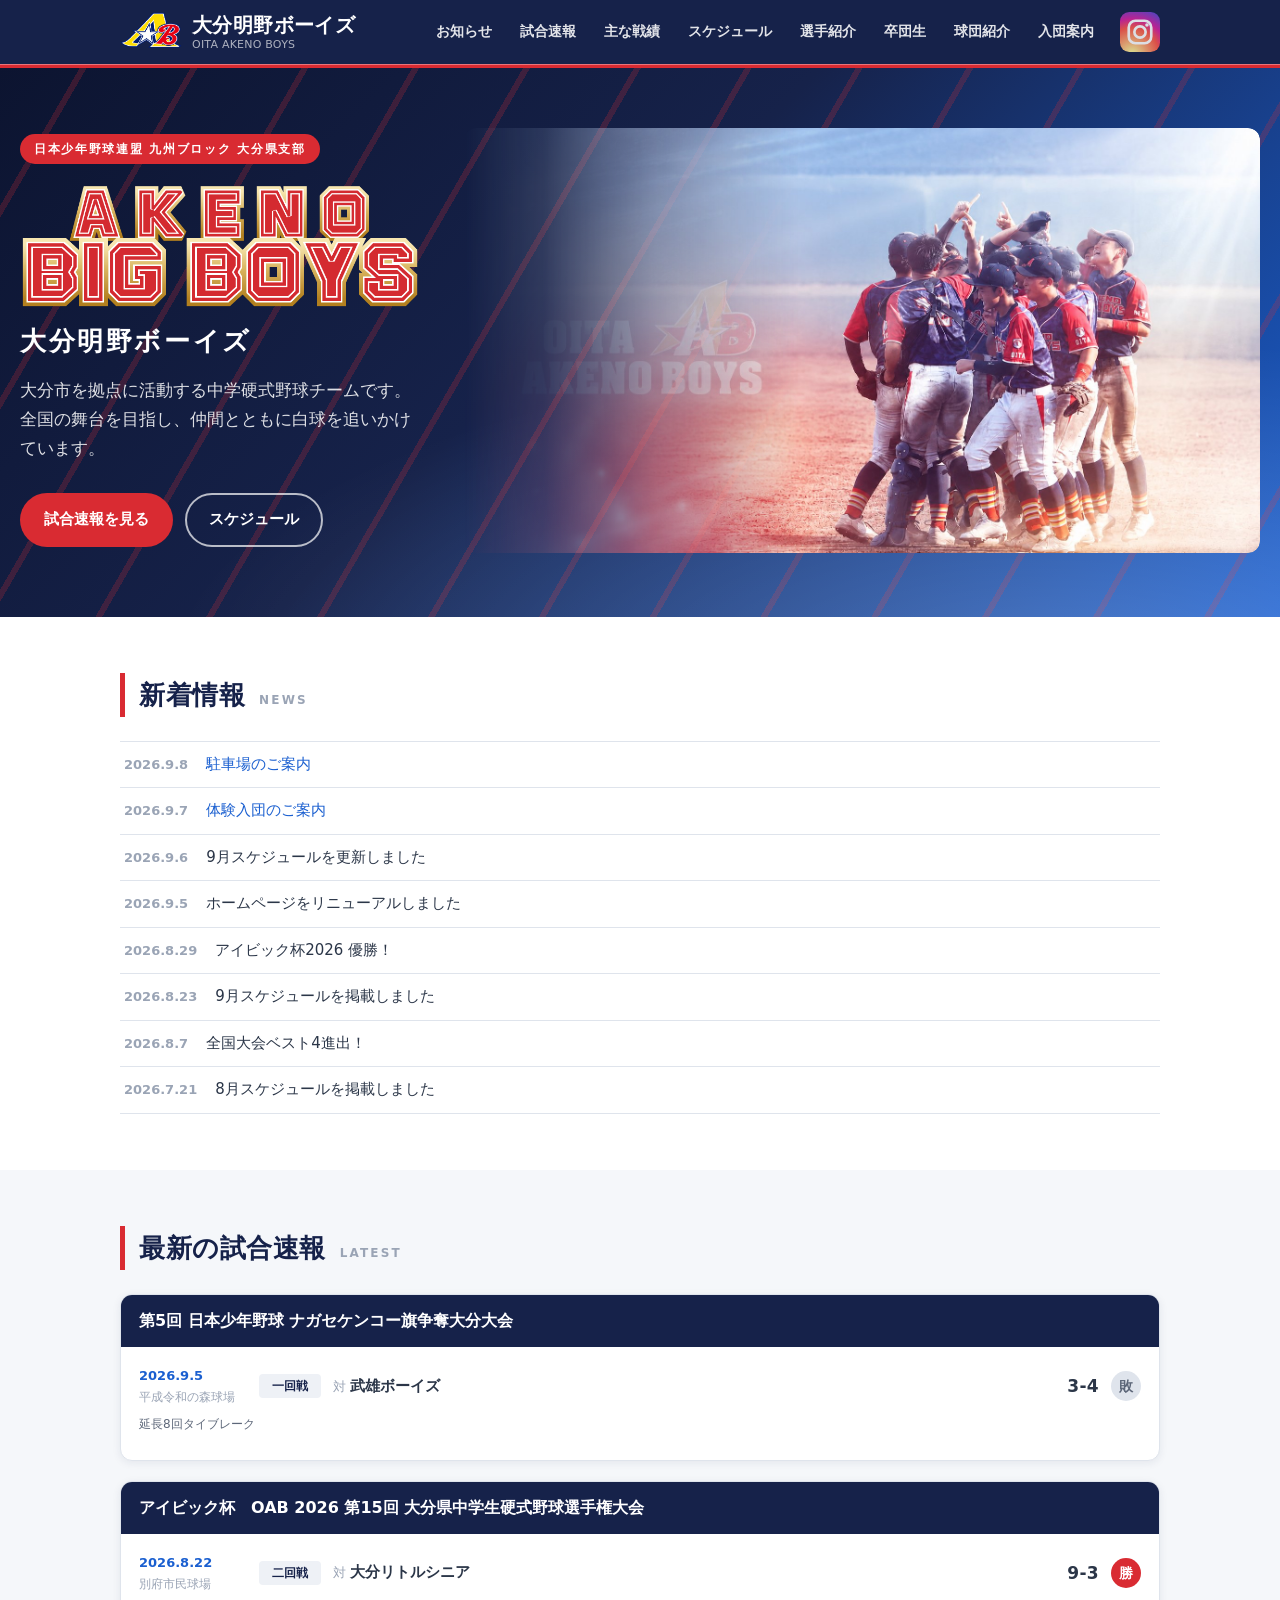
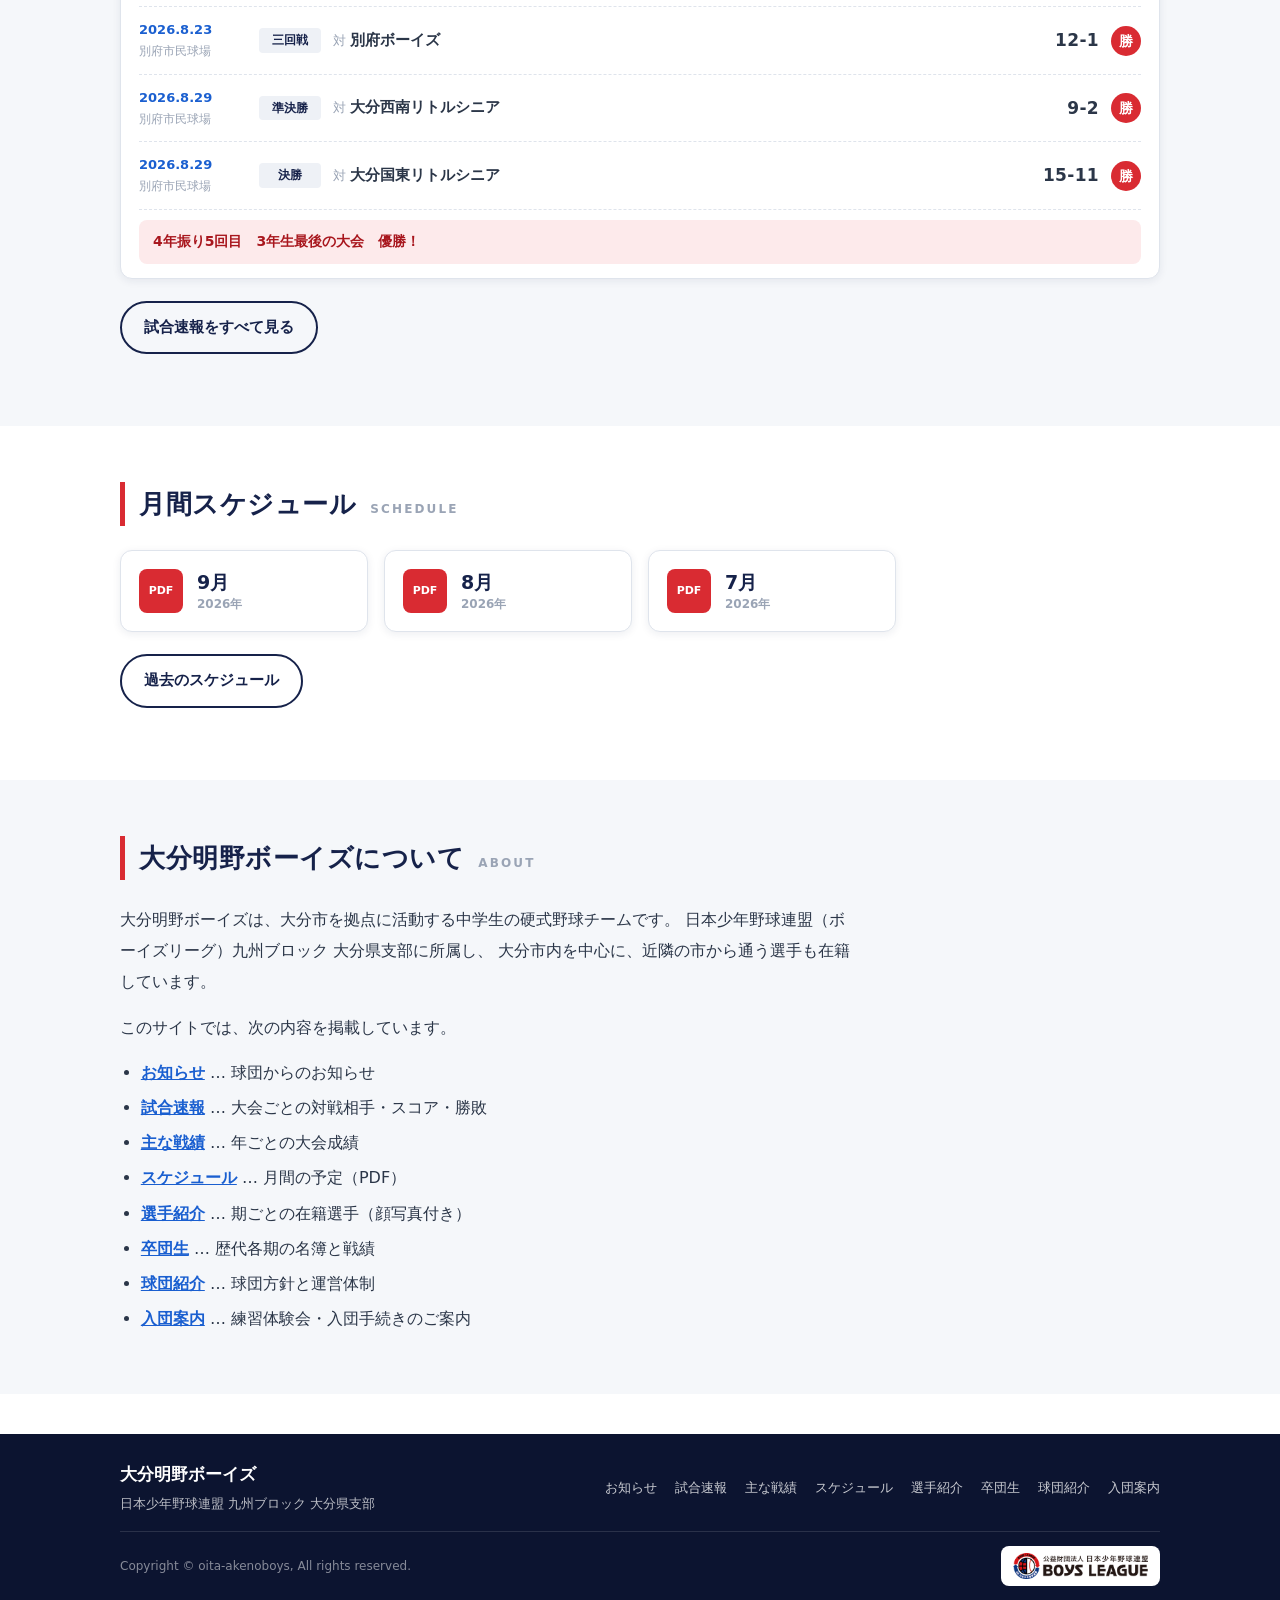
==== commit 48199118: "2026.09.08" ====
--- a/index.html
+++ b/index.html
@@ -129,7 +129,7 @@
     </div>
   </section>
 
-  <section class="section">
+  <section id="news" class="section">
     <div class="wrap">
       <h2 class="headline">新着情報 <span class="headline__en">News</span></h2>
       <div id="js-news">
@@ -138,7 +138,7 @@
     </div>
   </section>
 
-  <section class="section section--gray">
+  <section id="latest" class="section section--gray">
     <div class="wrap">
       <h2 class="headline">最新の試合速報 <span class="headline__en">Latest</span></h2>
       <div id="js-live-latest">
@@ -150,7 +150,7 @@
     </div>
   </section>
 
-  <section class="section">
+  <section id="schedule" class="section">
     <div class="wrap">
       <h2 class="headline">月間スケジュール <span class="headline__en">Schedule</span></h2>
       <div id="js-schedule-latest">
@@ -162,7 +162,7 @@
     </div>
   </section>
 
-  <section class="section section--gray">
+  <section id="about" class="section section--gray">
     <div class="wrap">
       <h2 class="headline">大分明野ボーイズについて <span class="headline__en">About</span></h2>
       <div class="about">
--- a/assets/style.css
+++ b/assets/style.css
@@ -44,6 +44,9 @@
 
 html {
   scroll-behavior: smooth;
+  /* club.html#parking のように見出しへ飛んだとき、
+     上に貼り付いているヘッダーの下に隠れないよう、その分だけ余白を取る */
+  scroll-padding-top: var(--header-h);
 }
 
 body {
@@ -729,11 +732,17 @@
 .joinsec__note {
   margin: 14px 0 0;
   padding: 10px 14px;
-  background: var(--red-light);
-  border-left: 3px solid var(--red);
+  background: var(--blue-light);
+  border-left: 3px solid var(--blue);
   border-radius: var(--radius-sm);
   font-size: 14px;
   font-weight: 600;
+  color: var(--navy);
+}
+
+.joinsec__note--strong {
+  background: var(--red-light);
+  border-left-color: var(--red);
   color: var(--red-dark);
 }
 
@@ -973,9 +982,14 @@
   padding: 10px 14px;
   font-size: 14px;
   font-weight: 700;
+  color: var(--navy);
+  background: var(--blue-light);
+  border-radius: var(--radius-sm);
+}
+
+.match__comment--strong {
   color: var(--red-dark);
   background: var(--red-light);
-  border-radius: var(--radius-sm);
 }
 
 /* 勝敗バッジ */
@@ -1375,6 +1389,10 @@
   margin: 0;
   padding: 0;
   list-style: none;
+
+  /* 写真の枠の縦横比。site.js がその期の写真を実際に見て置き替えます。
+     ここに書いてあるのは、写真が 1 枚も読めなかったときの控えです */
+  --pcard-ratio: 3 / 2;
 }
 
 .pcard {
@@ -1387,7 +1405,7 @@
 
 .pcard__photo {
   position: relative;
-  aspect-ratio: 3 / 2;
+  aspect-ratio: var(--pcard-ratio, 3 / 2);
   background: var(--gray-100);
 }
 
@@ -1396,6 +1414,9 @@
   width: 100%;
   height: 100%;
   object-fit: cover;
+  /* 枠に収まらない写真は、顔が切れないよう上寄せで切る。
+     縦位置は site.js が 1 枚ずつ計算して入れます */
+  object-position: var(--pcard-pos, 50% 50%);
 }
 
 .pcard__noimage {
@@ -1696,6 +1717,33 @@
   line-height: 1.6;
 }
 
+/* リンク先を書いた件は、見出しの帯ごと押せるようにする。
+   帯いっぱいを当たり判定にしたいので、h2 の余白を打ち消してリンク側に付け替える */
+.info__titlelink {
+  display: flex;
+  align-items: center;
+  gap: 12px;
+  margin: -14px -18px;
+  padding: 14px 18px;
+  color: inherit;
+  text-decoration: none;
+}
+
+.info__titlelink:hover {
+  background: var(--navy-dark);
+  text-decoration: underline;
+}
+
+.info__arrow {
+  flex: 0 0 auto;
+  margin-left: auto;
+  width: 10px;
+  height: 10px;
+  border-right: 2px solid var(--white);
+  border-bottom: 2px solid var(--white);
+  transform: rotate(-45deg);
+}
+
 .info__body {
   padding: 20px 18px;
 }
@@ -1738,11 +1786,17 @@
 .info__note {
   margin: 16px 0 0;
   padding: 10px 14px;
-  background: var(--red-light);
-  border-left: 3px solid var(--red);
+  background: var(--blue-light);
+  border-left: 3px solid var(--blue);
   border-radius: var(--radius-sm);
   font-size: 14px;
   font-weight: 600;
+  color: var(--navy);
+}
+
+.info__note--strong {
+  background: var(--red-light);
+  border-left-color: var(--red);
   color: var(--red-dark);
 }
 
@@ -1828,9 +1882,141 @@
   color: var(--navy);
 }
 
+.policy__note--strong {
+  background: var(--red-light);
+  border-left-color: var(--red);
+  color: var(--red-dark);
+}
+
 @media (max-width: 600px) {
   .policy {
     padding: 20px 16px;
+  }
+}
+
+/* ---------- 駐車場のご案内 ---------- */
+
+.parking {
+  display: flex;
+  flex-wrap: wrap;
+  align-items: flex-start;
+  gap: 24px 28px;
+  background: var(--white);
+  border: 1px solid var(--gray-200);
+  border-radius: var(--radius);
+  box-shadow: var(--shadow);
+  padding: 28px 24px;
+}
+
+/* 地図は縦長なので、横に並ぶときは幅を抑えて全体が入るようにする */
+.parking__map {
+  flex: 1 1 260px;
+  max-width: 340px;
+  margin: 0;
+  text-align: center;
+}
+
+.parking__img {
+  display: block;
+  width: 100%;
+  height: auto;
+  border: 1px solid var(--gray-200);
+  border-radius: var(--radius-sm);
+}
+
+.parking__cap {
+  margin-top: 10px;
+  font-size: 13px;
+  color: var(--gray-600);
+}
+
+.parking__body {
+  flex: 2 1 320px;
+}
+
+.parking__title {
+  margin: 24px 0 10px;
+  padding-left: 12px;
+  border-left: 4px solid var(--red);
+  font-size: 16px;
+  font-weight: 700;
+  color: var(--navy);
+}
+
+.parking__title:first-child {
+  margin-top: 0;
+}
+
+.parking__list {
+  margin: 0;
+  padding: 0;
+  list-style: none;
+}
+
+.parking__item {
+  position: relative;
+  padding: 5px 0 5px 14px;
+  font-size: 15px;
+  line-height: 1.85;
+}
+
+.parking__item::before {
+  content: "";
+  position: absolute;
+  top: 16px;
+  left: 2px;
+  width: 5px;
+  height: 5px;
+  border-radius: 50%;
+  background: var(--gray-400);
+}
+
+.parking__link {
+  font-weight: 700;
+  text-decoration: none;
+}
+
+.parking__link:hover {
+  text-decoration: underline;
+}
+
+.parking__ext {
+  display: inline-block;
+  margin-left: 8px;
+  padding: 1px 7px;
+  font-size: 11px;
+  font-weight: 700;
+  color: var(--gray-600);
+  background: var(--gray-100);
+  border-radius: 999px;
+  vertical-align: 2px;
+}
+
+.parking__note {
+  margin: 16px 0 0;
+  padding: 10px 14px;
+  background: var(--blue-light);
+  border-left: 3px solid var(--blue);
+  border-radius: var(--radius-sm);
+  font-size: 14px;
+  font-weight: 600;
+  color: var(--navy);
+}
+
+.parking__note--strong {
+  background: var(--red-light);
+  border-left-color: var(--red);
+  color: var(--red-dark);
+}
+
+@media (max-width: 600px) {
+  .parking {
+    padding: 20px 16px;
+  }
+
+  .parking__map {
+    max-width: none;
+    margin-inline: auto;
   }
 }
 
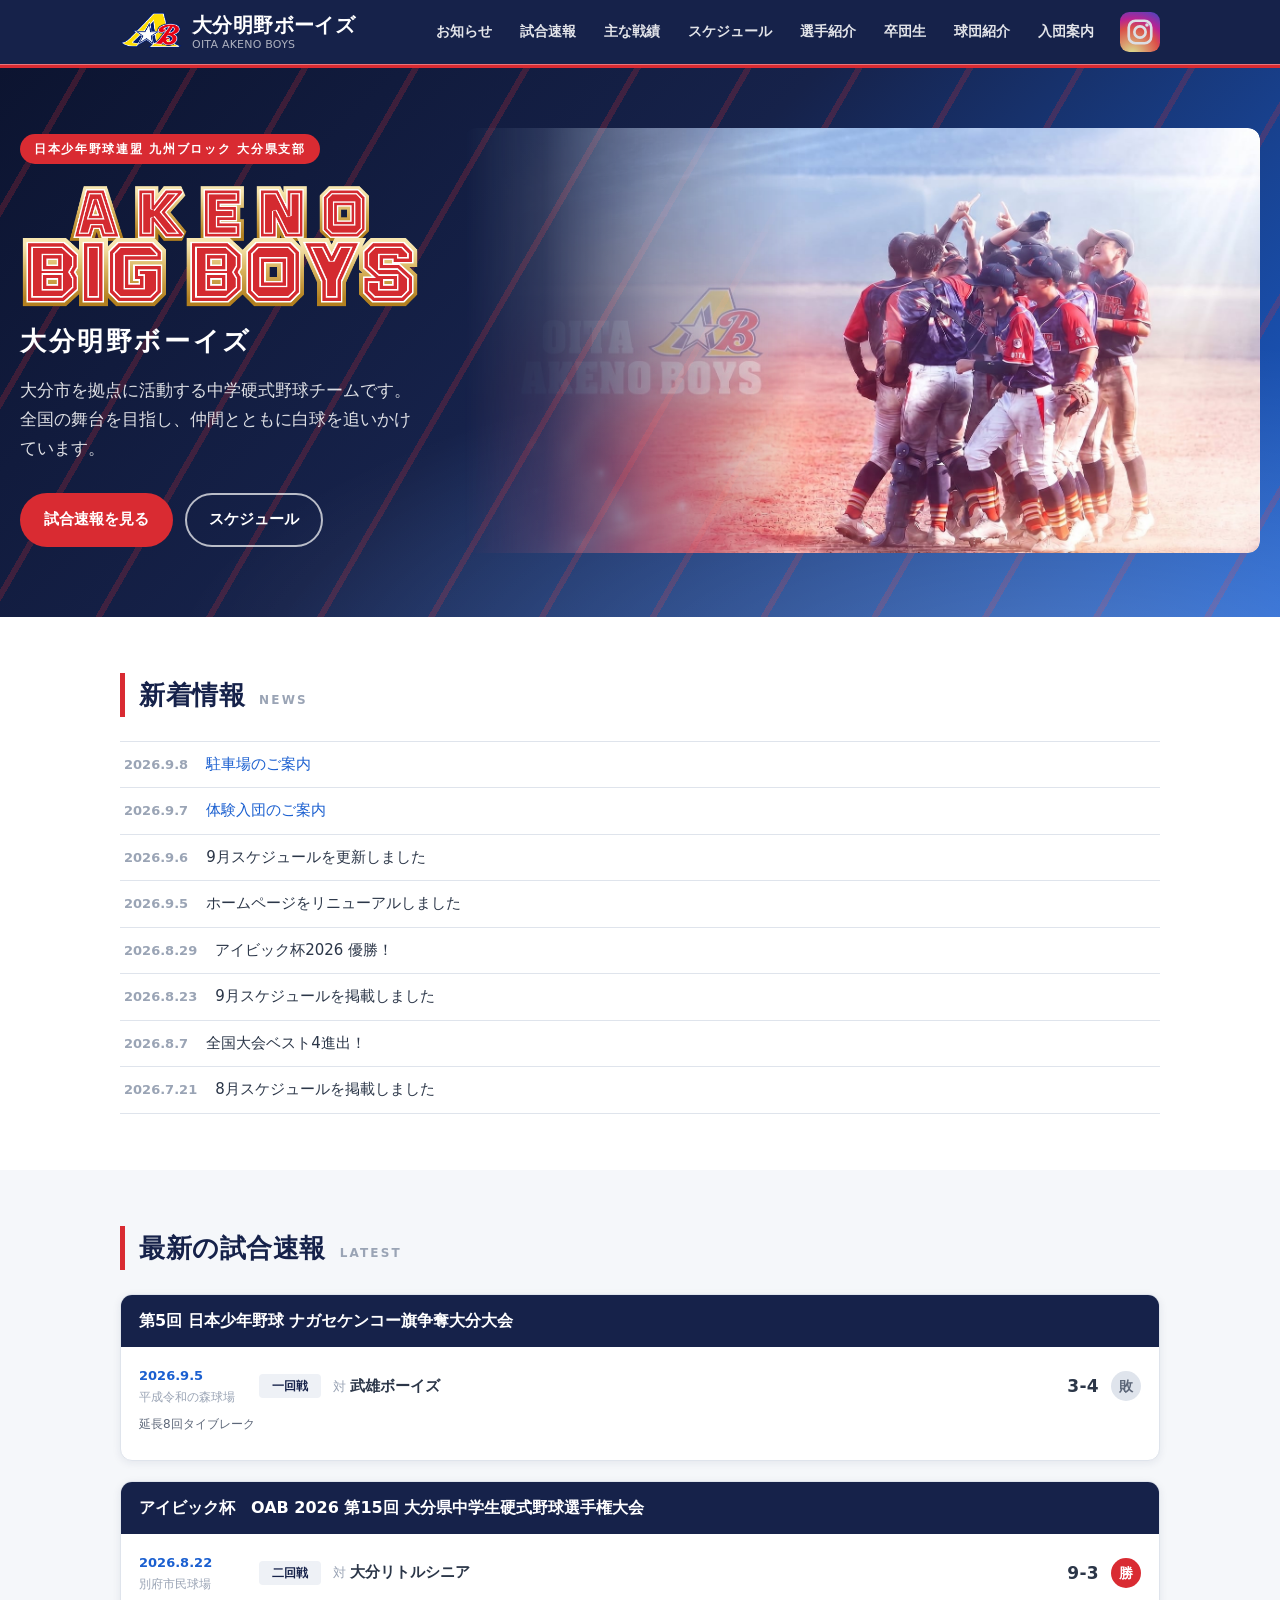
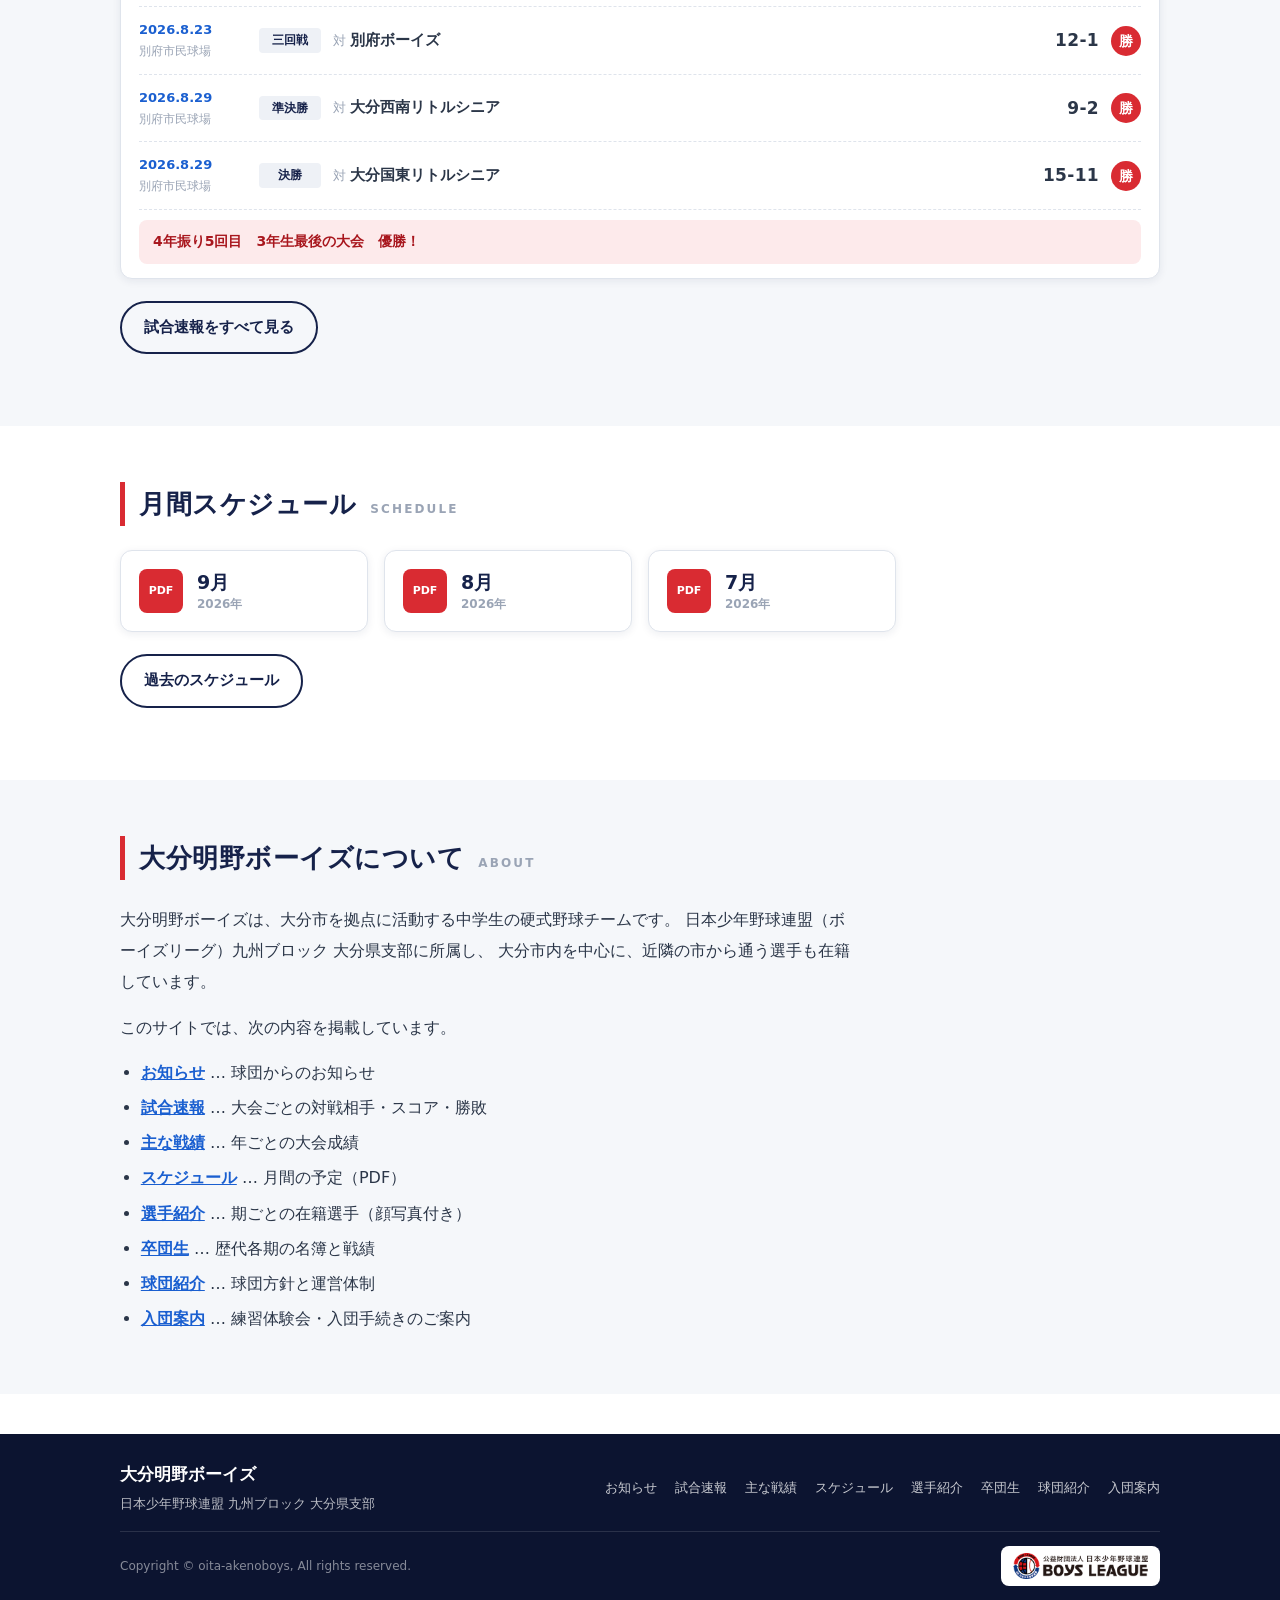
==== commit a6acb1ea: "20260924_トップ変更" ====
--- a/index.html
+++ b/index.html
@@ -3,6 +3,15 @@
 <head>
 <meta charset="UTF-8">
 <meta name="viewport" content="width=device-width, initial-scale=1">
+<!-- Google tag (gtag.js) -->
+<script async src="https://www.googletagmanager.com/gtag/js?id=G-ECQSMP1XQQ"></script>
+<script>
+  window.dataLayer = window.dataLayer || [];
+  function gtag(){dataLayer.push(arguments);}
+  gtag('js', new Date());
+
+  gtag('config', 'G-ECQSMP1XQQ');
+</script>
 <title>大分明野ボーイズ | 大分市の中学硬式野球チーム（ボーイズリーグ）</title>
 <meta name="description" content="大分明野ボーイズの公式サイト。大分市を拠点に活動する中学硬式野球チーム（日本少年野球連盟 九州ブロック 大分県支部）です。試合速報・主な戦績・月間スケジュール・選手紹介を掲載しています。">
 <meta name="keywords" content="大分明野ボーイズ,明野ボーイズ,明野ビッグ,大分,中学硬式野球,ボーイズリーグ">
@@ -123,8 +132,10 @@
           <a class="btn btn--ghost" href="schedule.html">スケジュール</a>
         </div>
       </div>
-      <div class="hero__banner">
-        <img src="assets/hero-banner.jpg" width="1717" height="916" alt="大分明野ボーイズ 選手たちの円陣" loading="eager">
+      <div class="hero__banner" id="js-hero-banner">
+        <img class="is-active" src="assets/hero-banner-1.jpg" width="1717" height="916" alt="大分明野ボーイズ　選手たち" loading="eager">
+        <img src="assets/hero-banner-2.jpg" width="1717" height="916" alt="大分明野ボーイズ　選手たち">
+        <img src="assets/hero-banner-3.jpg" width="1717" height="916" alt="大分明野ボーイズ　選手たち">
       </div>
     </div>
   </section>
--- a/assets/style.css
+++ b/assets/style.css
@@ -370,14 +370,17 @@
 }
 
 .hero__banner {
+  position: relative;
   flex: 1 1 460px;
   min-width: 0;
+  aspect-ratio: 1717 / 916;
 }
 
 .hero__banner img {
   display: block;
   width: 100%;
-  height: auto;
+  height: 100%;
+  object-fit: cover;
   border-radius: var(--radius);
   box-shadow: var(--shadow-lg);
   /* 左端を透明に落として、隣接する見出し側の背景に溶け込ませる */
@@ -397,6 +400,19 @@
   );
 }
 
+/* 複数枚を重ねて置き、数秒おきにフェードで切り替える（js-hero-banner） */
+.hero__banner img {
+  position: absolute;
+  inset: 0;
+  opacity: 0;
+  transition: opacity 1.2s ease;
+}
+
+.hero__banner img.is-active {
+  opacity: 1;
+  z-index: 1;
+}
+
 @media (max-width: 860px) {
   .hero__inner {
     flex-direction: column;
@@ -416,6 +432,7 @@
     flex: 1 1 auto;
     order: 2;
     width: auto;
+    aspect-ratio: 16 / 10;
     margin-inline: -20px;
   }
 
@@ -423,7 +440,6 @@
      左端の余白だけを切り落とし、ロゴと選手の両方が入る位置で拡大する */
   .hero__banner img {
     width: 100%;
-    aspect-ratio: 16 / 10;
     object-fit: cover;
     object-position: 40% center;
     border-radius: 0;
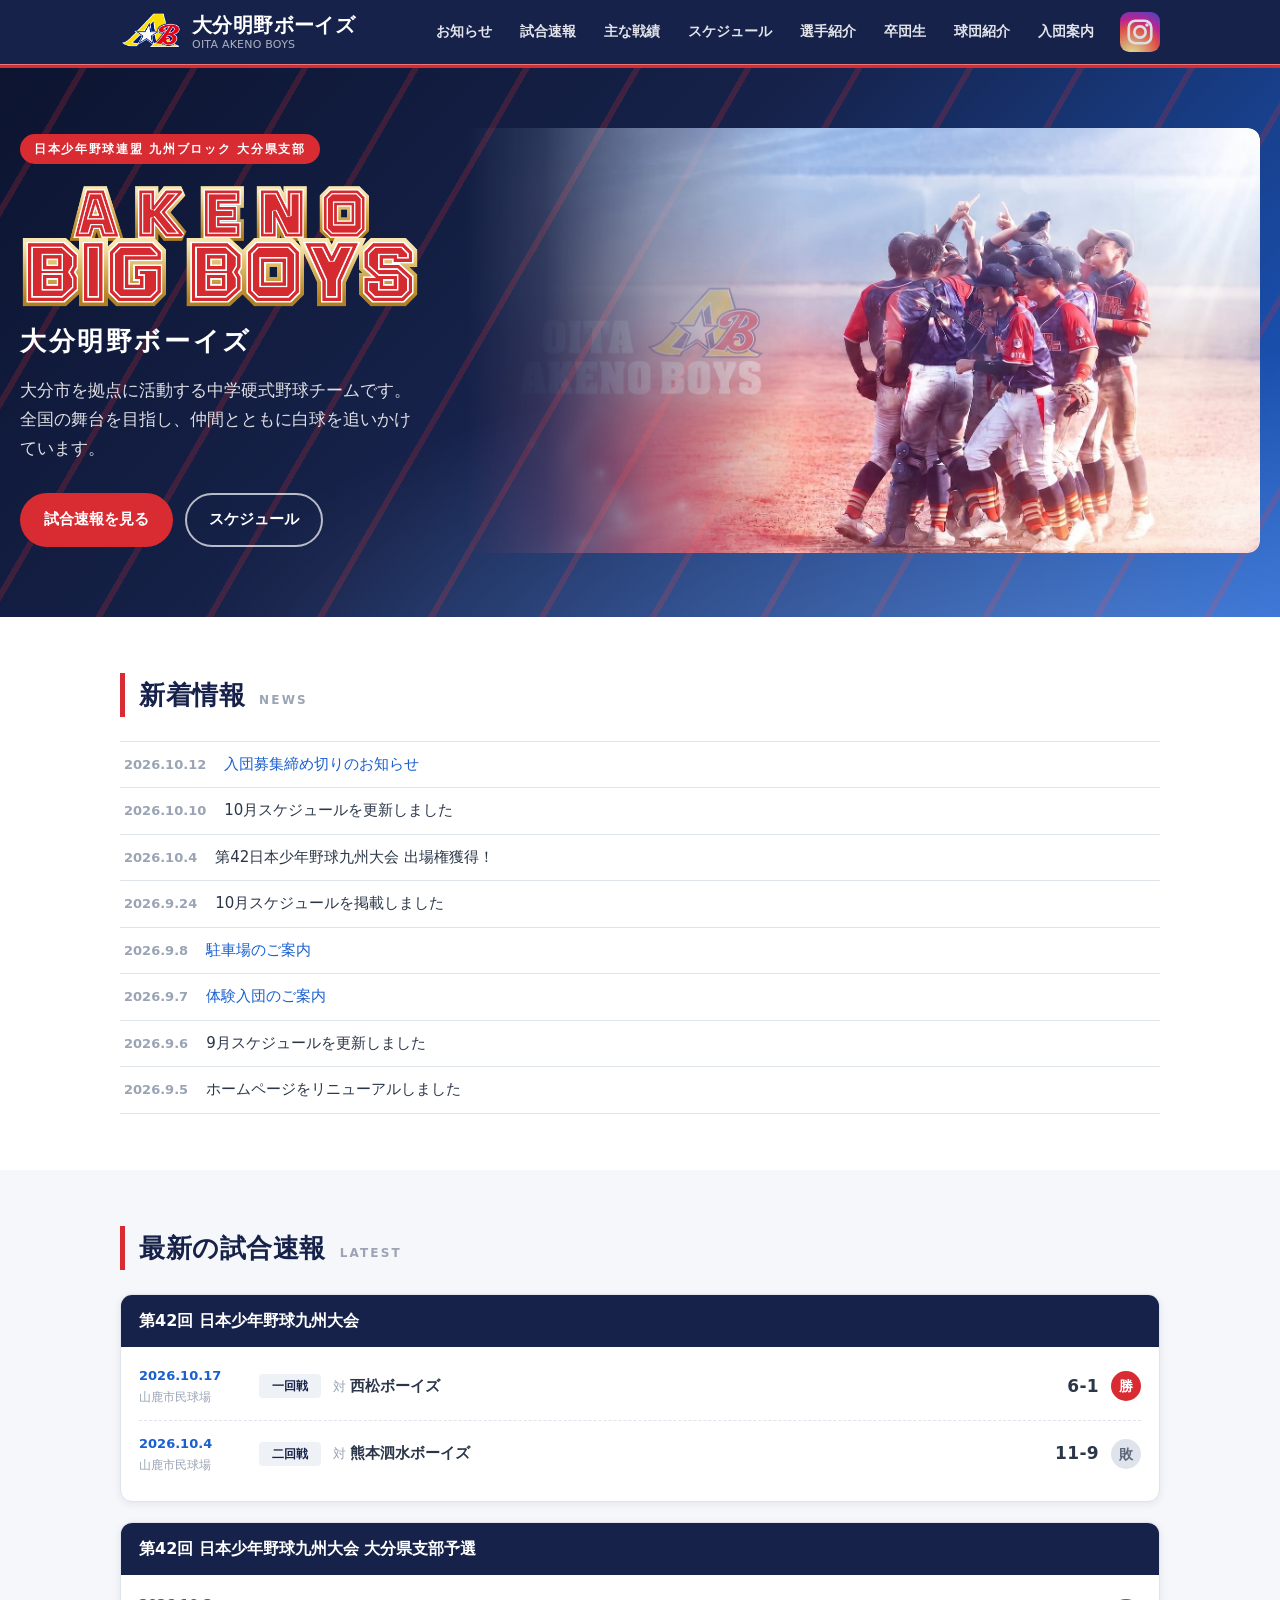
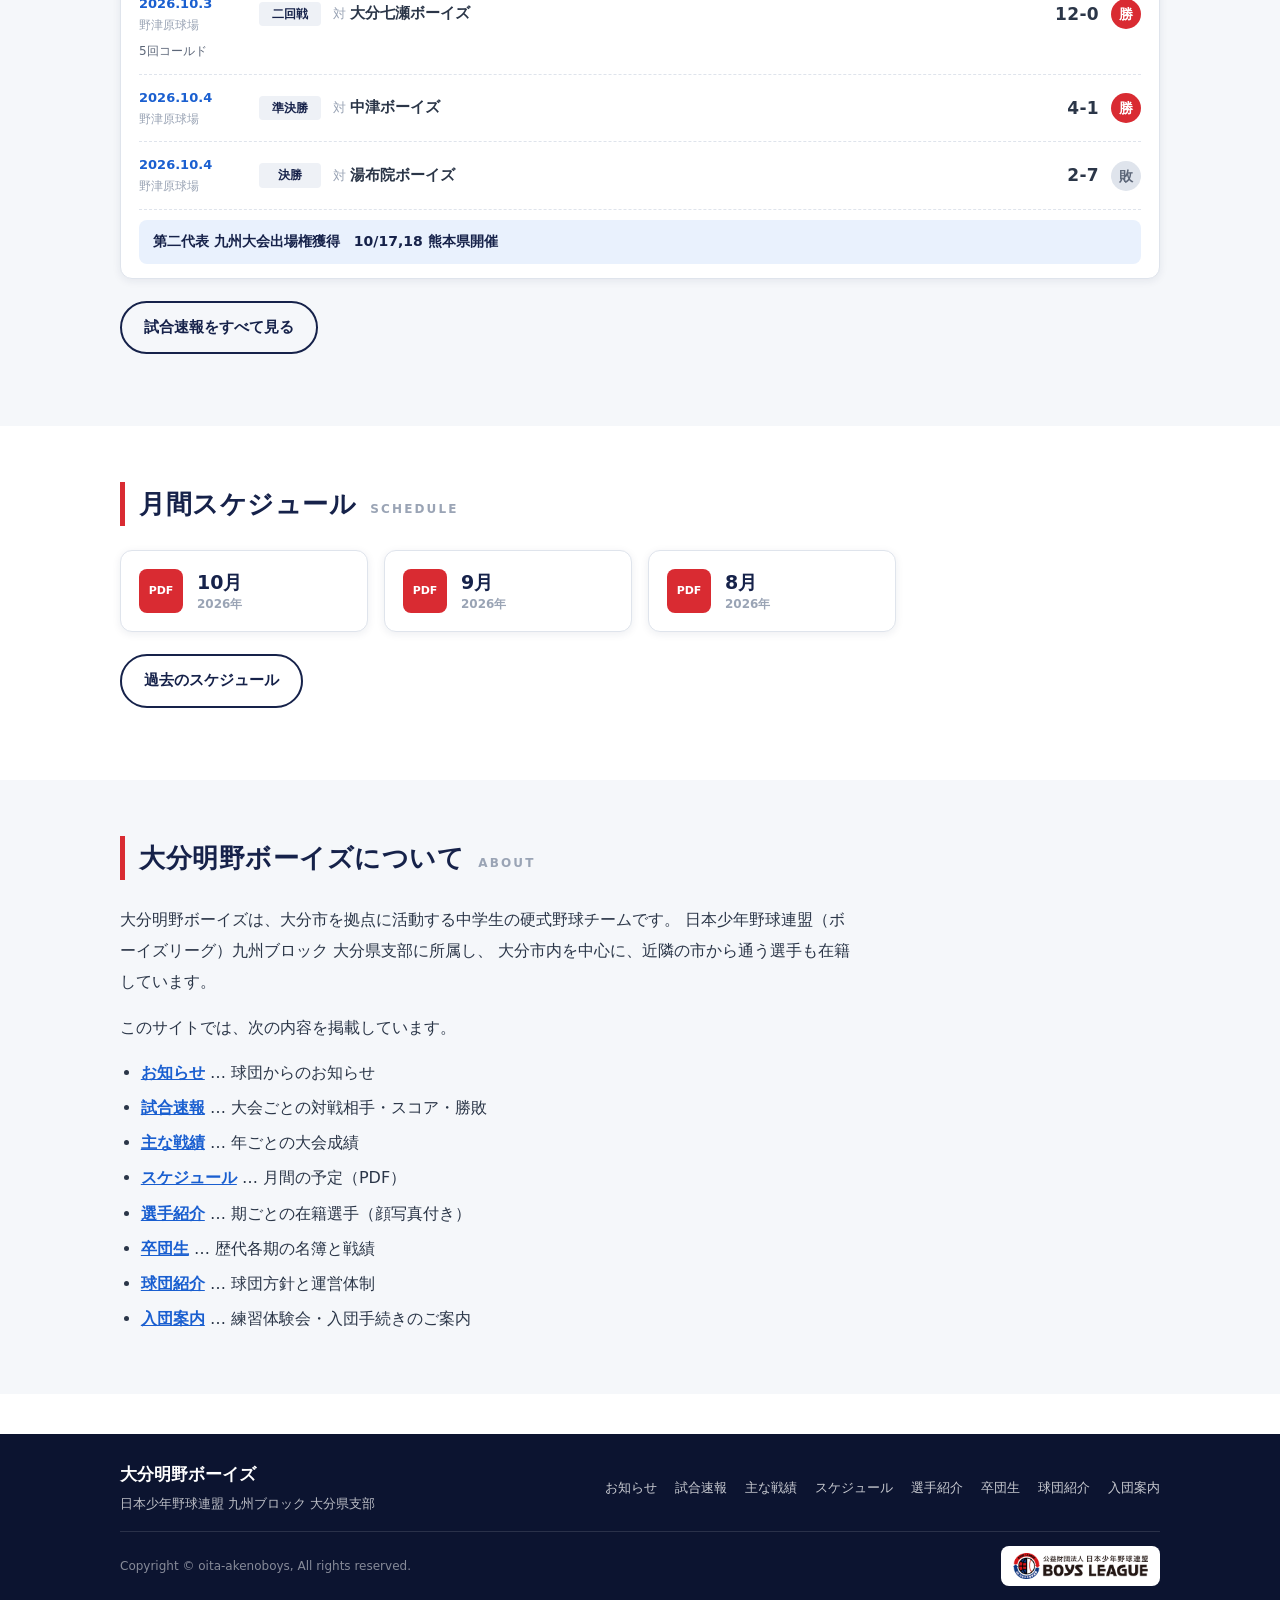
==== commit 4c475163: "読み込みを許す先を制限した（CSP） 全ページの <head> に Content-Security-Policy と Referrer-Policy の meta を追加した。GitHub Page" ====
--- a/index.html
+++ b/index.html
@@ -3,15 +3,14 @@
 <head>
 <meta charset="UTF-8">
 <meta name="viewport" content="width=device-width, initial-scale=1">
+<!-- 読み込みを許す先をここで制限しています。
+     外部のサービスを足すときは、その行き先をここにも書き足してください。
+     （書き足さないと、そのサービスは動きません）-->
+<meta http-equiv="Content-Security-Policy" content="default-src 'self'; base-uri 'self'; object-src 'none'; form-action 'none'; script-src 'self' https://www.googletagmanager.com; style-src 'self' 'unsafe-inline'; img-src 'self' data: https://*.googletagmanager.com https://*.google-analytics.com; font-src 'self'; connect-src 'self' https://*.googletagmanager.com https://*.google-analytics.com https://*.analytics.google.com; frame-src https://calendar.google.com; upgrade-insecure-requests">
+<meta name="referrer" content="strict-origin-when-cross-origin">
 <!-- Google tag (gtag.js) -->
+<script src="assets/ga.js"></script>
 <script async src="https://www.googletagmanager.com/gtag/js?id=G-ECQSMP1XQQ"></script>
-<script>
-  window.dataLayer = window.dataLayer || [];
-  function gtag(){dataLayer.push(arguments);}
-  gtag('js', new Date());
-
-  gtag('config', 'G-ECQSMP1XQQ');
-</script>
 <title>大分明野ボーイズ | 大分市の中学硬式野球チーム（ボーイズリーグ）</title>
 <meta name="description" content="大分明野ボーイズの公式サイト。大分市を拠点に活動する中学硬式野球チーム（日本少年野球連盟 九州ブロック 大分県支部）です。試合速報・主な戦績・月間スケジュール・選手紹介を掲載しています。">
 <meta name="keywords" content="大分明野ボーイズ,明野ボーイズ,明野ビッグ,大分,中学硬式野球,ボーイズリーグ">
--- a/assets/style.css
+++ b/assets/style.css
@@ -846,6 +846,13 @@
   color: var(--gray-800);
 }
 
+/* 画像で載せた電話番号。周りの文字と同じ大きさに揃える */
+.contact__img {
+  display: block;
+  width: auto;
+  height: 27px;
+}
+
 .contact__link {
   color: var(--blue);
   text-decoration: none;
@@ -1203,6 +1210,15 @@
   list-style: none;
 }
 
+/* 年間予定表は枚数が少ないので、1 枚だけのときに横いっぱいへ伸びないようにする。
+   画面が狭いときは月間スケジュールと同じく、横幅いっぱいのカードでよい */
+@media (min-width: 601px) {
+  .schedule--yearly {
+    grid-template-columns: repeat(auto-fill, minmax(210px, 260px));
+    justify-content: start;
+  }
+}
+
 .schedule__card {
   display: flex;
   align-items: center;
